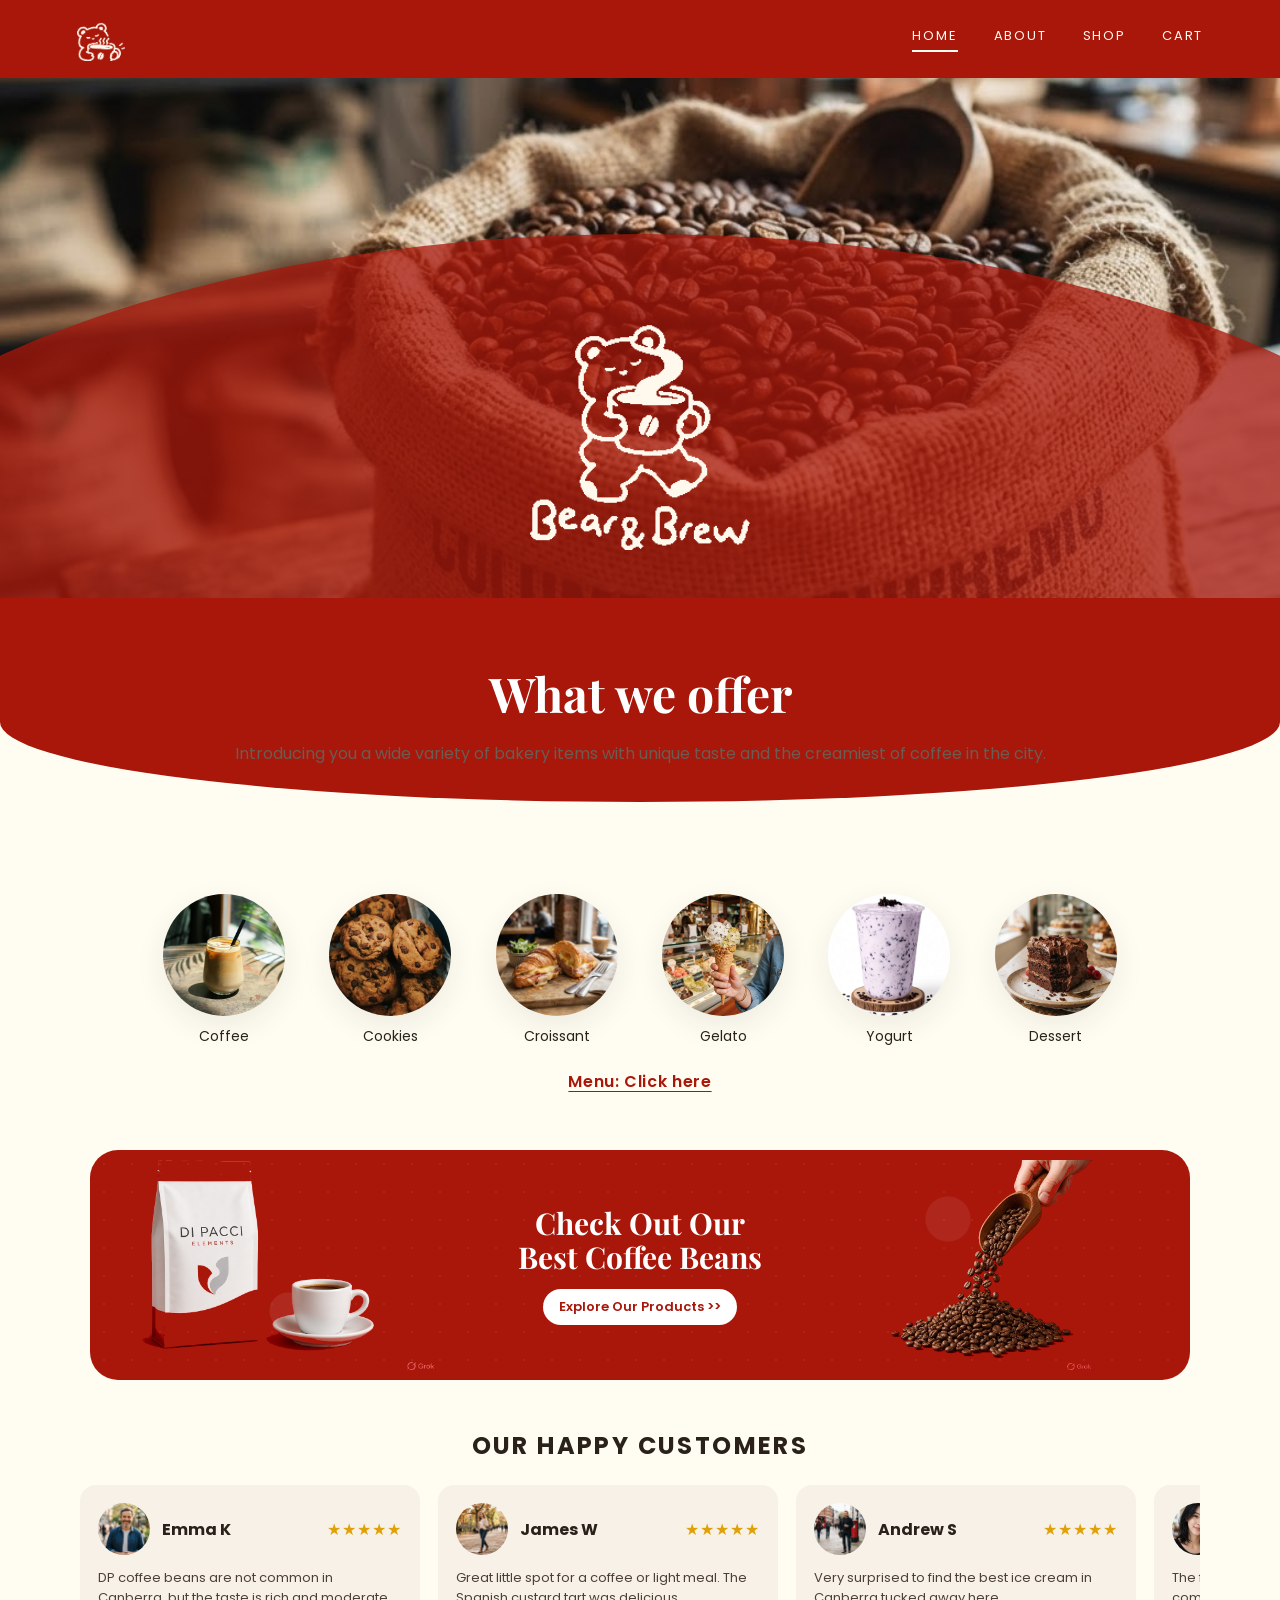
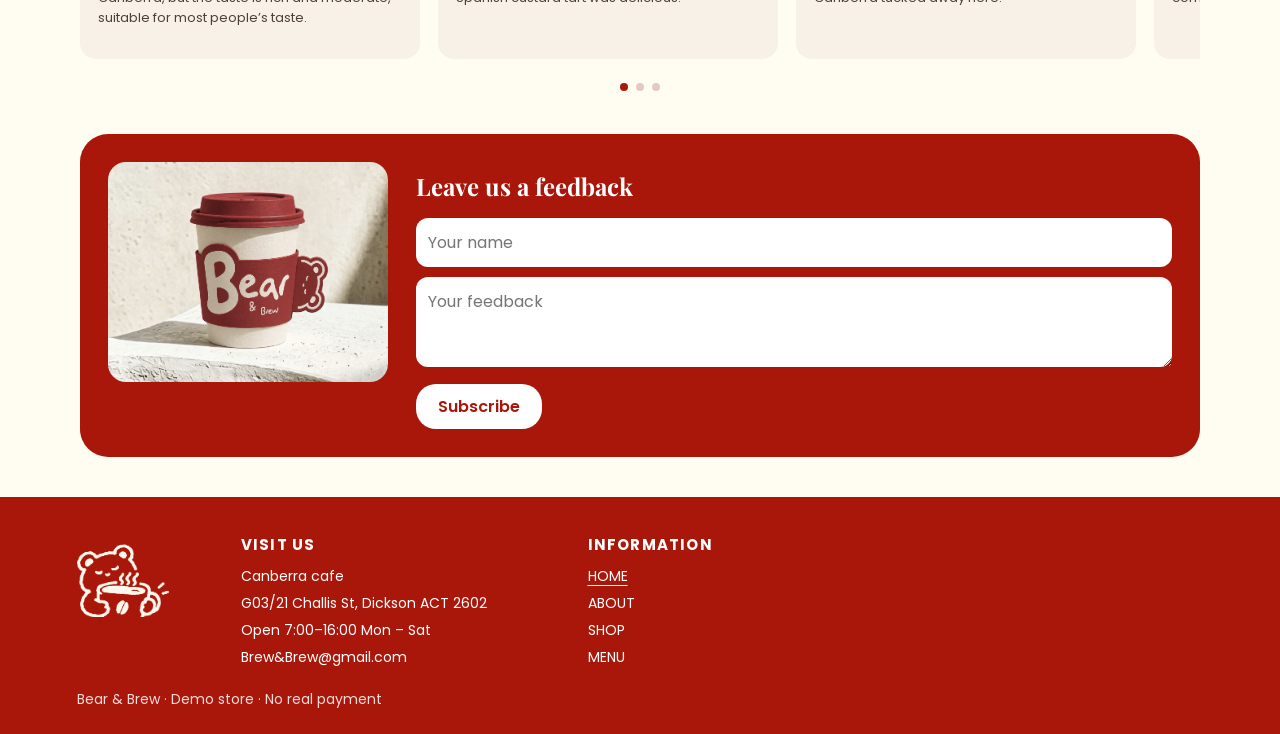
==== index.html @ 7de3356b "Rebuild coffee beans banner with cleaner images and smaller text" ====
<!DOCTYPE html>
<html lang="en">
<head>
  <meta charset="UTF-8">
  <meta name="viewport" content="width=device-width, initial-scale=1">
  <title>Bear & Brew</title>
  <link href="https://fonts.googleapis.com/css2?family=Playfair+Display:wght@700&family=Poppins:wght@400;500;600&display=swap" rel="stylesheet">
  <link rel="stylesheet" href="css/style.css">
</head>
<body id="top">
  <header class="site-header">
    <a href="index.html"><img class="logo" src="images/brand/logo-line.png" alt="Bear and Brew"></a>
    <nav class="nav">
      <a class="active" href="index.html">HOME</a>
      <a href="about.html">ABOUT</a>
      <a href="shop.html">SHOP</a>
      <a class="cart-link" href="#" data-open-cart>CART <span class="badge" hidden>0</span></a>
    </nav>
  </header>

  <section class="hero" style="background-image:url('images/hero/beans-hero.jpg')">
    <div class="hero-arch">
      <img class="hero-mark" src="images/brand/bear-walk.gif" alt="Bear and Brew">
    </div>
  </section>

  <section class="offer offer-curve center">
    <div class="wrap">
    <h2>What we offer</h2>
    <p>Introducing you a wide variety of bakery items with unique taste and the creamiest of coffee in the city.</p>
    </div>
  </section>
  <section class="offer wrap center offer-items">
    <div class="offer-grid">
      <figure><img src="images/offer-items/coffee.jpg" alt="Coffee"><figcaption>Coffee</figcaption></figure>
      <figure><img src="images/offer-items/cookies.jpg" alt="Cookies"><figcaption>Cookies</figcaption></figure>
      <figure><img src="images/offer-items/croissant.jpg" alt="Croissant"><figcaption>Croissant</figcaption></figure>
      <figure><img src="images/offer-items/gelato.jpg" alt="Gelato"><figcaption>Gelato</figcaption></figure>
      <figure><img src="images/offer-items/dessert.jpg" alt="Yogurt"><figcaption>Yogurt</figcaption></figure>
      <figure><img src="images/offer-items/yogurt.jpg" alt="Dessert"><figcaption>Dessert</figcaption></figure>
    </div>
    <a class="menu-link" href="menu.html">Menu: Click here</a>
  </section>

  <section class="beans-banner">
    <img class="banner-left" src="images/hero/banner-left.png" alt="Coffee bag and espresso">
    <div class="banner-copy">
      <h2>Check Out Our<br>Best Coffee Beans</h2>
      <a href="shop.html">Explore Our Products >></a>
    </div>
    <img class="banner-right" src="images/hero/banner-right.png" alt="Pouring coffee beans">
  </section>

  <h2 class="section-title">OUR HAPPY CUSTOMERS</h2>
  <section class="carousel" id="reviews">
    <div class="carousel-track">
    <article class="review">
      <div class="review-top"><img class="avatar" src="images/reviews/emma.jpg" alt=""><h3>Emma K</h3><span class="stars">★★★★★</span></div>
      <p>DP coffee beans are not common in Canberra, but the taste is rich and moderate, suitable for most people’s taste.</p>
    </article>
    <article class="review">
      <div class="review-top"><img class="avatar" src="images/reviews/james.jpg" alt=""><h3>James W</h3><span class="stars">★★★★★</span></div>
      <p>Great little spot for a coffee or light meal. The Spanish custard tart was delicious.</p>
    </article>
    <article class="review">
      <div class="review-top"><img class="avatar" src="images/reviews/andrew.jpg" alt=""><h3>Andrew S</h3><span class="stars">★★★★★</span></div>
      <p>Very surprised to find the best ice cream in Canberra tucked away here.</p>
    </article>
    <article class="review">
      <div class="review-top"><img class="avatar" src="images/reviews/mia.jpg" alt=""><h3>Mia L</h3><span class="stars">★★★★★</span></div>
      <p>The flat white is smooth and not too bitter. I come in every Saturday before the markets.</p>
    </article>
    <article class="review">
      <div class="review-top"><img class="avatar" src="images/reviews/david.jpg" alt=""><h3>David P</h3><span class="stars">★★★★★</span></div>
      <p>Quiet tables, good beans, and the staff remember my order. A proper neighbourhood cafe.</p>
    </article>
    <article class="review">
      <div class="review-top"><img class="avatar" src="images/reviews/sofia.jpg" alt=""><h3>Sofia R</h3><span class="stars">★★★★★</span></div>
      <p>The chocolate milkshake is thick and not too sweet. Best treat after a long lecture.</p>
    </article>
    <article class="review">
      <div class="review-top"><img class="avatar" src="images/reviews/liam.jpg" alt=""><h3>Liam T</h3><span class="stars">★★★★★</span></div>
      <p>Bought a bag of beans and it tasted the same as the cup in the shop. Easy to find a seat.</p>
    </article>
    <article class="review">
      <div class="review-top"><img class="avatar" src="images/reviews/claire.jpg" alt=""><h3>Claire M</h3><span class="stars">★★★★★</span></div>
      <p>Warm pastry, clean space, and the bear cups made my kid smile. We will be back.</p>
    </article>
    </div>
  </section>
  <p class="dots" id="review-dots"></p>

  <section class="feedback wrap">
    <img src="images/brand/cup-1.jpg" alt="Latte">
    <form>
      <h2>Leave us a feedback</h2>
      <input type="text" required placeholder="Your name" aria-label="Name">
      <textarea required placeholder="Your feedback"></textarea>
      <button type="submit">Subscribe</button>
    </form>
  </section>

  <footer class="site-footer">
    <div class="footer-grid">
      <a href="#top"><img class="footer-logo" src="images/brand/logo-line.png" alt="Bear and Brew"></a>
      <div><h3>VISIT US</h3><p>Canberra cafe</p><p>G03/21 Challis St, Dickson ACT 2602</p><p>Open 7:00–16:00 Mon – Sat</p><p>Brew&Brew@gmail.com</p></div>
      <div><h3>INFORMATION</h3><ul><li><a class="active" href="index.html">HOME</a></li><li><a href="about.html">ABOUT</a></li><li><a href="shop.html">SHOP</a></li><li><a href="menu.html">MENU</a></li></ul></div>
      <iframe class="map-frame" title="Map" src="https://maps.google.com/maps?q=G03/21%20Challis%20St,%20Dickson%20ACT%202602&z=16&output=embed"></iframe>
    </div>
    <p class="fine">Bear & Brew · Demo store · No real payment</p>
  </footer>
  <div class="drawer" hidden>
    <div class="scrim" data-close-cart></div>
    <aside class="panel">
      <h2>Cart</h2>
      <div class="cart-list"></div>
      <div class="totals">Subtotal <strong class="subtotal">$0.00</strong><br>Shipping <strong class="shipping">Free</strong><br>Total <strong class="total">$0.00</strong></div>
      <p class="ship-note note" hidden>Spend $100 for free shipping.</p>
      <button class="btn btn-red" data-checkout>Checkout</button>
    </aside>
  </div>
  <div class="modal" hidden>
    <div class="scrim" data-close-modal></div>
    <div class="modal-card">
      <h2>Demo checkout</h2>
      <p>No payment was taken. This is a student demo.</p>
      <p>Order total: <strong class="order-total">$0.00</strong></p>
      <button class="btn btn-red" data-confirm>Place demo order</button>
    </div>
  </div>
  <div class="toast" hidden></div>
  <script src="js/cart.js"></script>
</body>
</html>
---- css/style.css ----
:root {
  --red: #A9170B;
  --cream: #FFFDF2;
  --ink: #2A211B;
  --muted: #6C5C52;
  --card: #FFF;
  --line: #E7D9CC;
  --shadow: 0 10px 30px rgba(42, 33, 27, 0.08);
}
* { box-sizing: border-box; }
html { scroll-behavior: smooth; }
body {
  margin: 0;
  background: var(--cream);
  color: var(--ink);
  font-family: "Poppins", sans-serif;
}
a { color: inherit; text-decoration: none; }
img { max-width: 100%; display: block; }
button, input, textarea, select { font: inherit; }

.site-header {
  position: sticky; top: 0; z-index: 30;
  display: flex; align-items: center; justify-content: space-between;
  height: 78px; padding: 0 6vw;
  background: var(--red); color: var(--cream);
}
.logo { width: 48px; height: 48px; object-fit: contain; filter: none; }
.nav { display: flex; gap: 36px; align-items: center; font-size: 13px; letter-spacing: 0.14em; }
.nav a { position: relative; padding-bottom: 6px; color: var(--cream); }
.nav a.active::after, .nav a:hover::after {
  content: ""; position: absolute; left: 0; right: 0; bottom: 0; height: 2px; background: var(--cream);
}
.cart-link { position: relative; }
.badge {
  position: absolute; top: -10px; right: -14px;
  min-width: 18px; height: 18px; padding: 0 5px;
  border-radius: 99px; background: var(--red); color: white;
  font-size: 11px; line-height: 18px; text-align: center; letter-spacing: 0;
}
.badge[hidden] { display: none; }

.hero {
  position: relative; height: 520px;
  background: #6b3a28 center / cover no-repeat;
  overflow: hidden;
}
.hero-arch {
  position: absolute; left: 50%; bottom: -8%;
  transform: translateX(-50%);
  width: 140%; height: 78%;
  background: rgba(169, 23, 11, 0.75);
  border-radius: 50% 50% 0 0 / 100% 100% 0 0;
  display: flex; align-items: center; justify-content: center;
}
.hero-mark { width: 220px; height: auto; background: transparent; filter: none; }
.offer-curve {
  background: var(--red); color: white;
  margin-top: -1px; padding: 8px 0 70px;
  border-radius: 0 0 50% 50% / 0 0 80px 80px;
}
.offer-curve h2 { color: white; }
.offer-curve p { color: white; opacity: 1; }
.offer-items { padding-top: 28px; }

.wrap { width: min(1120px, 90vw); margin: 0 auto; }
.center { text-align: center; }
.offer { padding: 64px 0 20px; }
.offer h2, .about-title, .shop-title {
  margin: 0 0 12px;
  font-family: "Playfair Display", serif;
  font-size: clamp(34px, 4vw, 48px);
}
.offer p, .muted { color: var(--muted); }
.offer-grid {
  display: grid; grid-template-columns: repeat(6, 1fr);
  gap: 18px; max-width: 980px; margin: 28px auto 22px;
}
.offer-grid figure { margin: 0; }
.offer-grid img {
  width: 122px; height: 122px; margin: 0 auto 10px;
  border-radius: 50%; object-fit: cover; box-shadow: var(--shadow);
}
.offer-grid figcaption { font-size: 14px; }
.menu-link {
  color: var(--red);
  font-weight: 600;
  letter-spacing: 0.04em;
  text-decoration: underline;
  text-underline-offset: 4px;
}

.beans-banner {
  display: grid; grid-template-columns: 1.1fr 1fr 1.1fr;
  align-items: center; gap: 8px;
  position: relative;
  width: min(1100px, 92vw); margin: 36px auto 8px;
  background:
    radial-gradient(circle at 18% 70%, rgba(255,255,255,0.08) 0 18px, transparent 19px),
    radial-gradient(circle at 78% 30%, rgba(255,255,255,0.07) 0 22px, transparent 23px),
    var(--red);
  color: white;
  border-radius: 28px; min-height: 230px; padding: 10px 18px;
  overflow: hidden;
}
.beans-banner::before {
  content: "";
  position: absolute; inset: 0;
  background-image: radial-gradient(circle, rgba(255,255,255,0.16) 1.2px, transparent 1.4px);
  background-size: 28px 28px;
  opacity: 0.35; pointer-events: none;
}
.banner-left, .banner-right { height: 210px; width: 100%; object-fit: contain; z-index: 1; }
.banner-copy { text-align: center; z-index: 1; }
.banner-copy h2 { margin: 0 0 14px; font-family: "Playfair Display", serif; font-size: clamp(22px, 2.4vw, 30px); line-height: 1.15; font-weight: 700; }
.banner-copy a { display: inline-block; background: white; color: var(--red); border-radius: 999px; padding: 8px 16px; font-size: 13px; font-weight: 600; }
.section-title {
  margin: 48px 0 22px; text-align: center; letter-spacing: 0.1em; font-size: 24px;
}
.reviews { display: none; }
.carousel {
  position: relative;
  width: min(1120px, 94vw);
  margin: 0 auto;
  overflow: hidden;
}
.carousel-track {
  display: flex;
  gap: 18px;
  transition: transform 0.7s ease;
  will-change: transform;
}
.carousel .review {
  flex: 0 0 min(340px, 78vw);
  position: static;
  transform: none;
  opacity: 1;
  pointer-events: auto;
}
.review {
  background: #F7F1E8; border-radius: 16px; padding: 18px;
}
.review-top { display: flex; align-items: center; gap: 12px; }
.review img.avatar { width: 52px; height: 52px; border-radius: 50%; object-fit: cover; }
.review h3 { margin: 0; font-size: 16px; }
.stars { margin-left: auto; color: #E0A106; letter-spacing: 1px; }
.review p { font-size: 13px; line-height: 1.55; color: #4d4038; }
.dots { text-align: center; margin: 14px 0; }
.dots button {
  width: 8px; height: 8px; border: 0; border-radius: 50%;
  background: #E7C9C4; margin: 0 4px; cursor: pointer; padding: 0;
}
.dots button.on { background: var(--red); }

.feedback {
  display: grid; grid-template-columns: 280px 1fr; gap: 28px;
  margin: 36px auto; background: var(--red); color: white;
  border-radius: 28px; padding: 28px;
}
.feedback img { height: 220px; width: 100%; object-fit: cover; border-radius: 18px; }
.feedback h2 { margin: 8px 0 16px; font-family: "Playfair Display", serif; }
.feedback input, .feedback textarea {
  width: 100%; border: 0; border-radius: 12px; padding: 12px; margin-bottom: 10px;
}
.feedback textarea { min-height: 90px; resize: vertical; }
.feedback button, .btn {
  border: 0; background: white; color: var(--red);
  border-radius: 20px; padding: 10px 22px; cursor: pointer; font-weight: 600;
}
.btn-red { background: var(--red); color: white; }
.btn:active { transform: scale(0.98); }

.site-footer { background: var(--red); color: white; padding: 36px 6vw 18px; margin-top: 40px; }
.footer-grid { display: grid; grid-template-columns: 140px 1.2fr 0.8fr 1.4fr; gap: 24px; }
.footer-logo { width: 92px; filter: none; }
.site-footer a.active { text-decoration: underline; text-underline-offset: 4px; }
.site-footer h3 { margin: 0 0 10px; letter-spacing: 0.08em; font-size: 15px; }
.site-footer p, .site-footer li { margin: 6px 0; font-size: 14px; }
.site-footer ul { list-style: none; padding: 0; margin: 0; }
.map { width: 100%; height: 150px; object-fit: cover; border-radius: 8px; }
.fine { margin-top: 22px; font-size: 12px; opacity: 0.85; }

.about-hero-photo { padding: 0; background: var(--red); }
.about-hero-photo img {
  width: 100%; max-width: 1200px; height: auto; margin: 0 auto;
  border-radius: 0; object-fit: cover;
}
.map-frame { width: 100%; height: 150px; border: 0; border-radius: 8px; }
.bbb { display: grid; grid-template-columns: repeat(3, 1fr); gap: 20px; margin: 36px auto; }
.bbb article {
  background: white; border: 1px solid #E7C9C4; border-radius: 16px;
  padding: 18px; text-align: center; box-shadow: var(--shadow);
}
.bbb img { width: 120px; height: 120px; object-fit: contain; margin: 0 auto 8px; }
.bbb h3 { margin: 4px 0; }
.bbb p { color: var(--muted); font-size: 14px; }
.week {
  display: grid; grid-template-columns: 1.4fr 0.8fr; gap: 24px;
  background: var(--red); color: white; border-radius: 28px; padding: 28px; margin: 20px auto 10px;
}
.week h2 { font-family: "Playfair Display", serif; margin: 6px 0 10px; }
.kicker { letter-spacing: 0.16em; font-size: 12px; }
.week img { width: 180px; margin: 0 auto; }
.price { font-size: 28px; margin: 6px 0 0; }
.was { opacity: 0.8; text-decoration: line-through; }

.shop-hero {
  display: grid; grid-template-columns: 1fr 1fr; min-height: 320px;
  background: var(--red); color: white; align-items: center;
}
.shop-hero img { width: 100%; height: 320px; object-fit: cover; }
.shop-hero div { padding: 32px 6vw; }
.shop-hero h1 { font-family: "Playfair Display", serif; font-size: clamp(32px, 4vw, 48px); margin: 0 0 10px; }
.shop-layout { display: grid; grid-template-columns: 180px 1fr; gap: 28px; margin: 28px auto; }
.cats { display: flex; flex-direction: column; gap: 8px; }
.cats button {
  text-align: left; border: 0; background: transparent; padding: 10px 12px;
  border-radius: 10px; cursor: pointer;
}
.cats button.active { background: #F4E4E2; color: var(--red); }
.shop-tools { display: flex; justify-content: space-between; align-items: center; margin-bottom: 16px; color: var(--muted); font-size: 14px; }
.products { display: grid; grid-template-columns: repeat(3, 1fr); gap: 18px; }
.product {
  background: white; border-radius: 16px; padding: 14px; position: relative; box-shadow: var(--shadow);
}
.product img { height: 180px; width: 100%; object-fit: contain; }
.product h3 { margin: 10px 0 4px; font-size: 15px; }
.product .row { display: flex; justify-content: space-between; align-items: center; }
.add {
  width: 32px; height: 32px; border: 0; border-radius: 50%;
  background: var(--red); color: white; cursor: pointer; font-size: 20px; line-height: 1;
}
.tag { position: absolute; top: 12px; left: 12px; background: var(--red); color: white; font-size: 12px; padding: 3px 8px; border-radius: 8px; }
.credit { color: var(--muted); font-size: 12px; margin: 8px 0 20px; }

.drawer, .modal { position: fixed; inset: 0; z-index: 40; }
.drawer[hidden], .modal[hidden], .toast[hidden] { display: none; }
.scrim { position: absolute; inset: 0; background: rgba(20, 12, 8, 0.45); }
.panel {
  position: absolute; top: 0; right: 0; width: min(420px, 92vw); height: 100%;
  background: var(--cream); padding: 22px; display: flex; flex-direction: column;
}
.panel h2 { margin: 0 0 12px; }
.cart-list { flex: 1; overflow: auto; }
.cart-item { display: grid; grid-template-columns: 64px 1fr auto; gap: 10px; padding: 10px 0; border-bottom: 1px solid var(--line); }
.cart-item img { width: 64px; height: 64px; object-fit: contain; background: white; border-radius: 8px; }
.qty { display: flex; gap: 8px; align-items: center; }
.qty button { width: 24px; height: 24px; border: 1px solid var(--line); background: white; border-radius: 6px; cursor: pointer; }
.totals { margin: 12px 0; font-size: 14px; }
.note { background: #F4E4E2; color: var(--red); border-radius: 10px; padding: 10px; font-size: 13px; }
.modal-card {
  position: absolute; left: 50%; top: 50%; transform: translate(-50%, -50%);
  width: min(420px, 90vw); background: white; border-radius: 20px; padding: 24px; text-align: center;
}
.toast {
  position: fixed; left: 50%; bottom: 24px; transform: translateX(-50%);
  z-index: 50; background: #1c120f; color: white; padding: 12px 18px; border-radius: 999px;
  box-shadow: var(--shadow);
}

@media (max-width: 900px) {
  .nav { gap: 14px; font-size: 12px; letter-spacing: 0.06em; }
  .hero { height: 420px; }
  .hero-arch { width: 94%; height: 72%; }
  .offer-grid { grid-template-columns: repeat(3, 1fr); }
  .reviews, .bbb, .feedback, .footer-grid, .week, .shop-hero, .shop-layout { grid-template-columns: 1fr; }
  .products { grid-template-columns: repeat(2, 1fr); }
  .shop-hero img { height: 200px; }
}
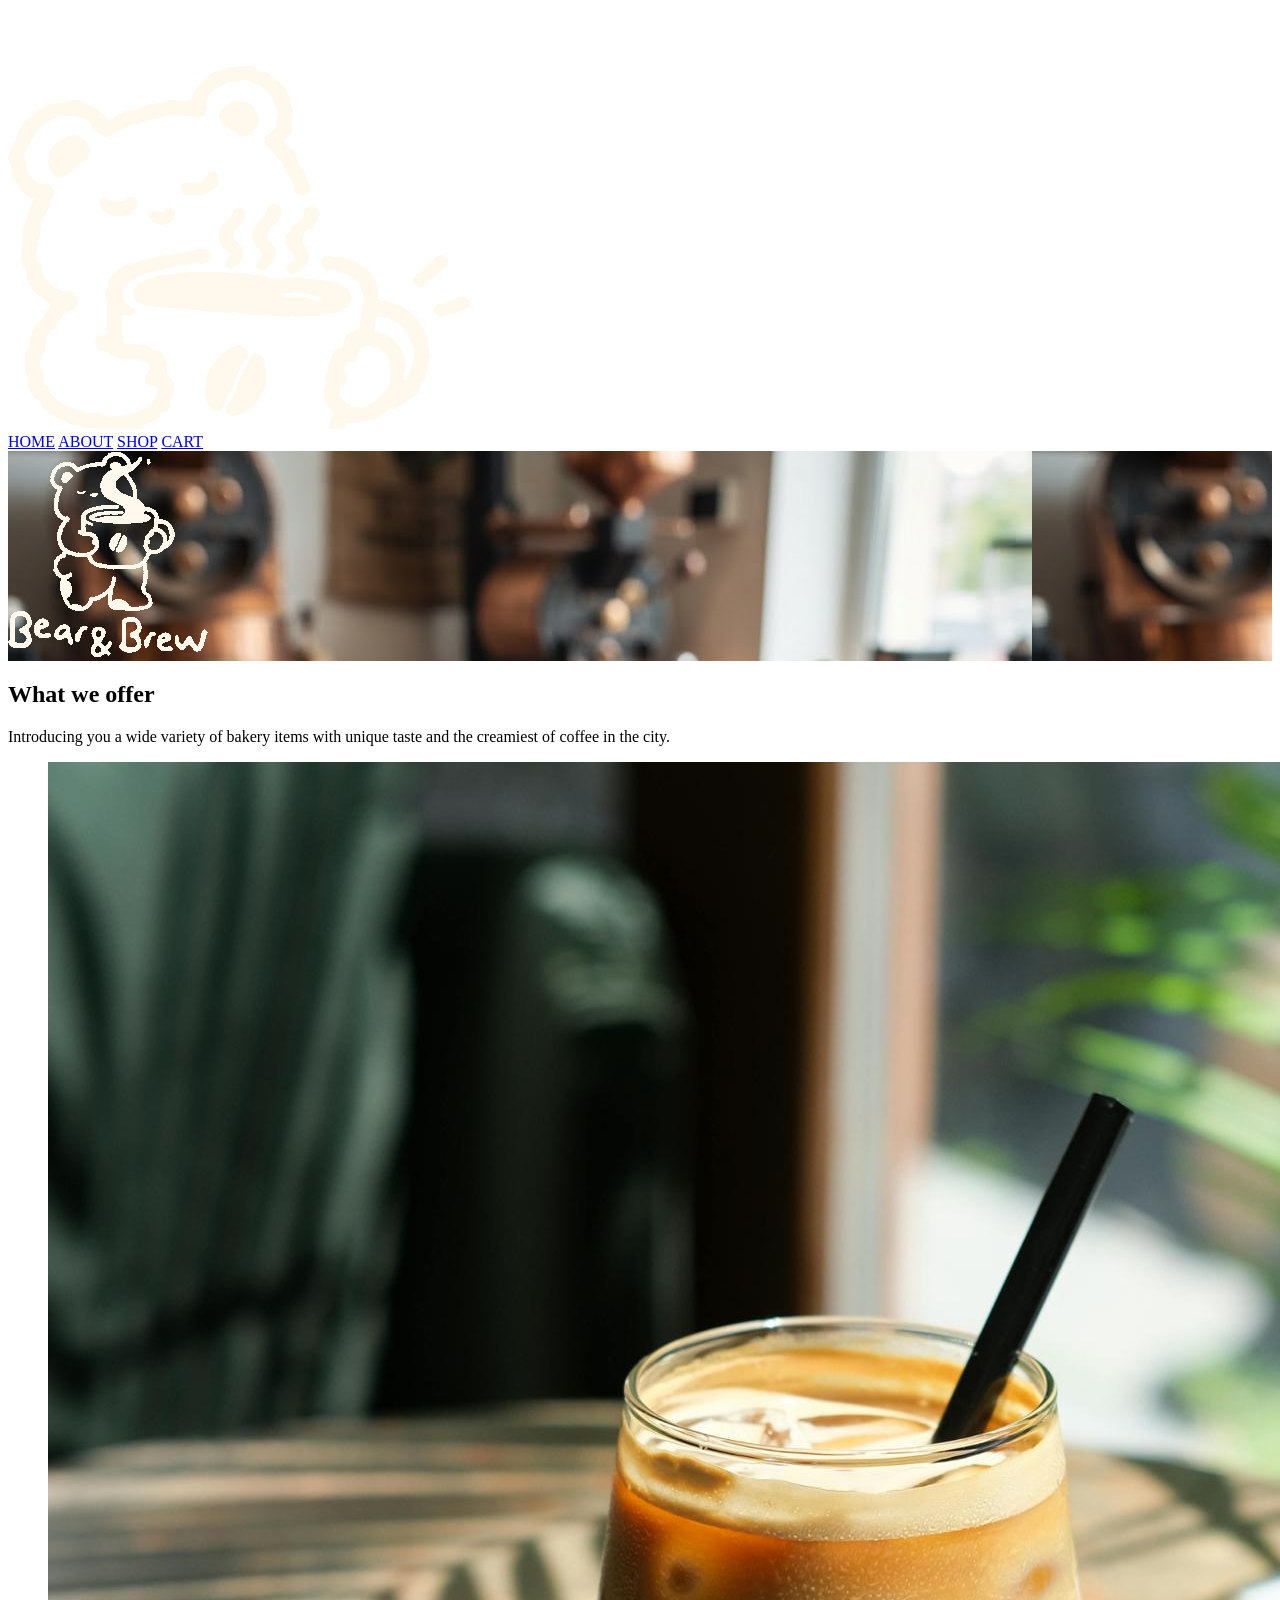
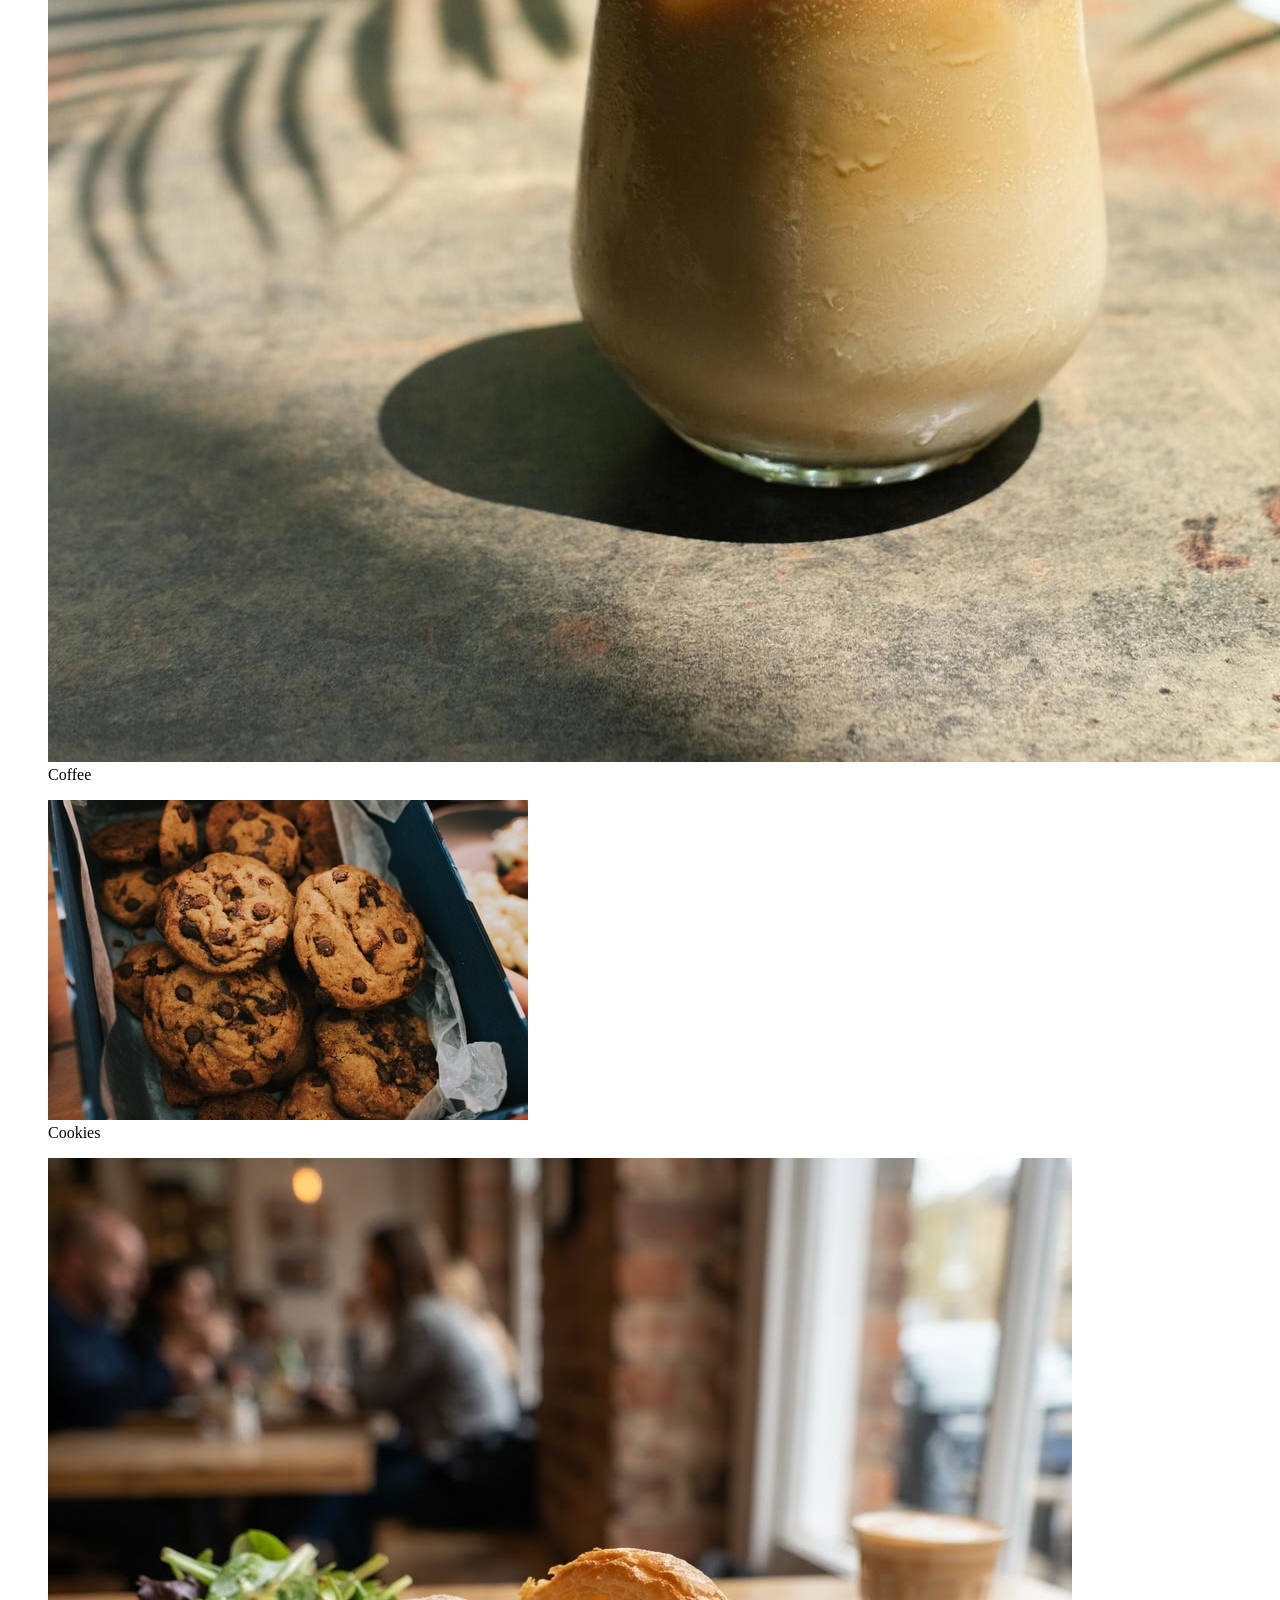
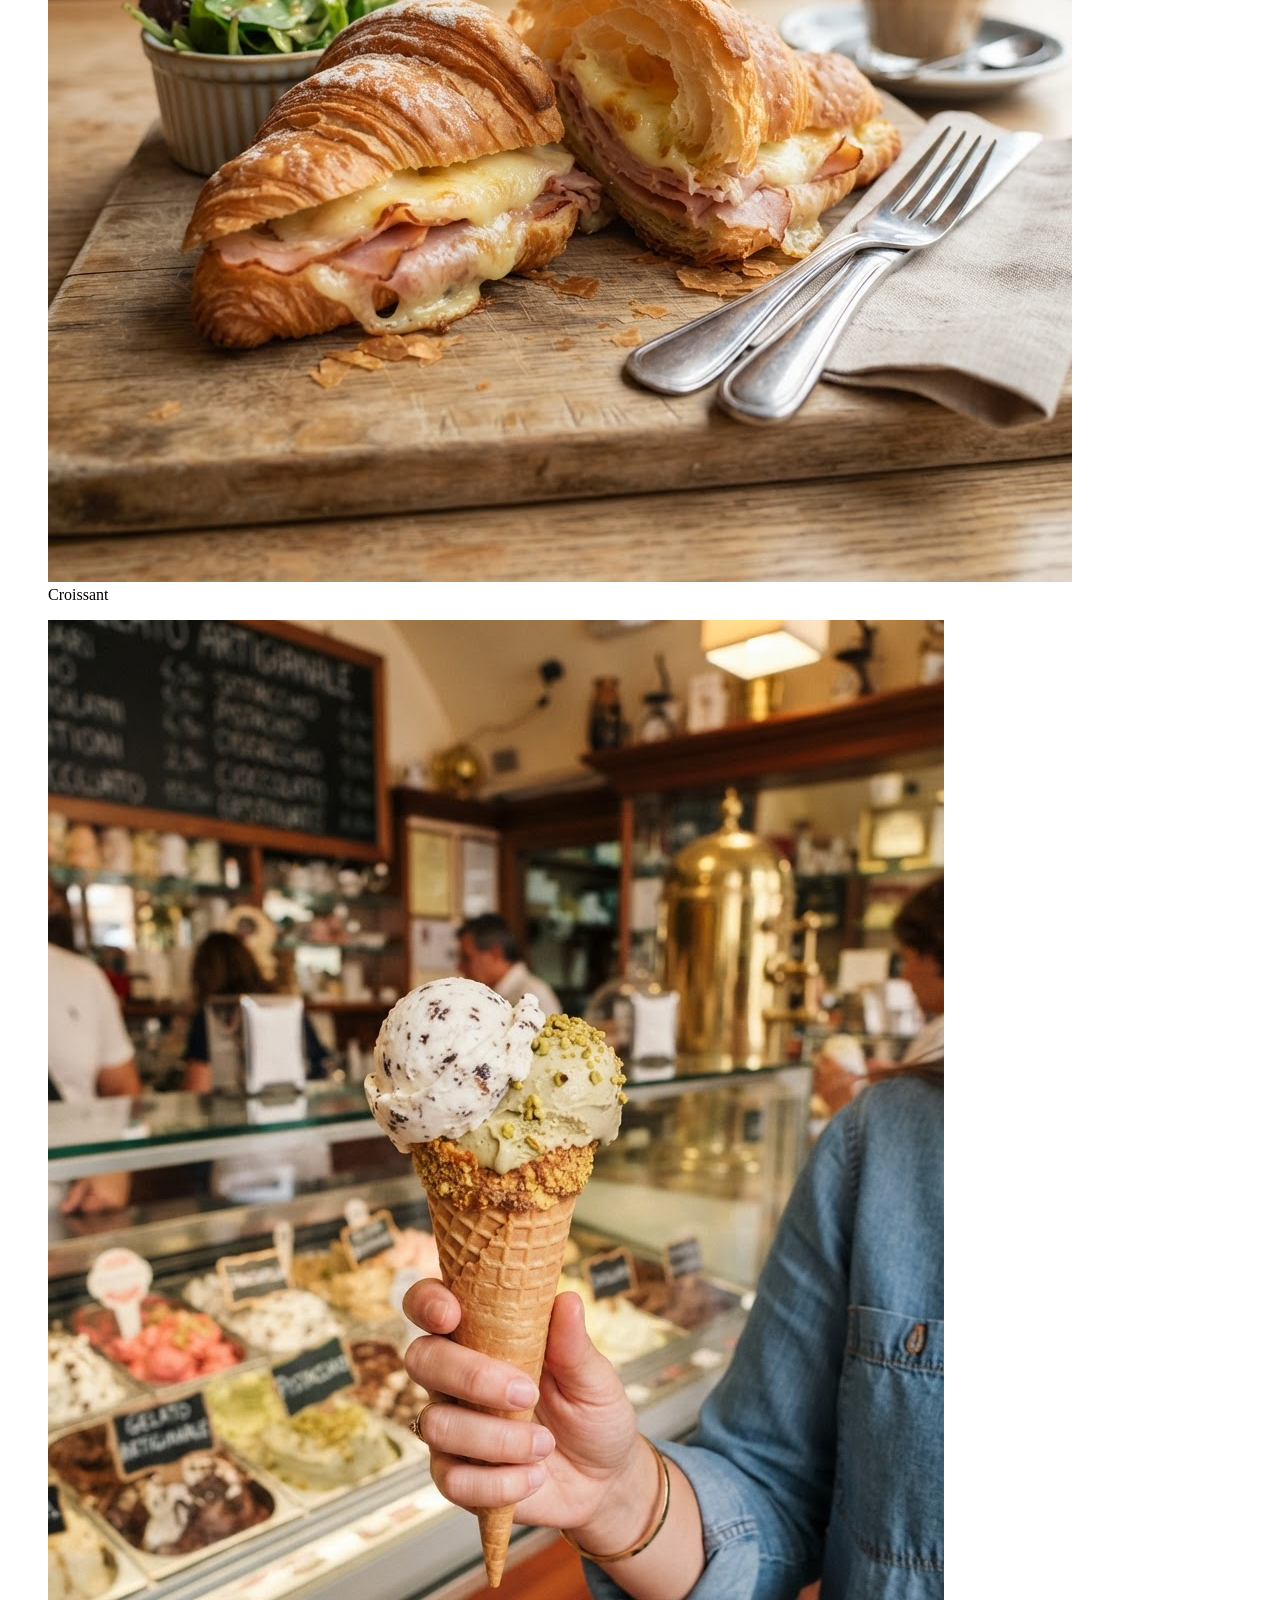
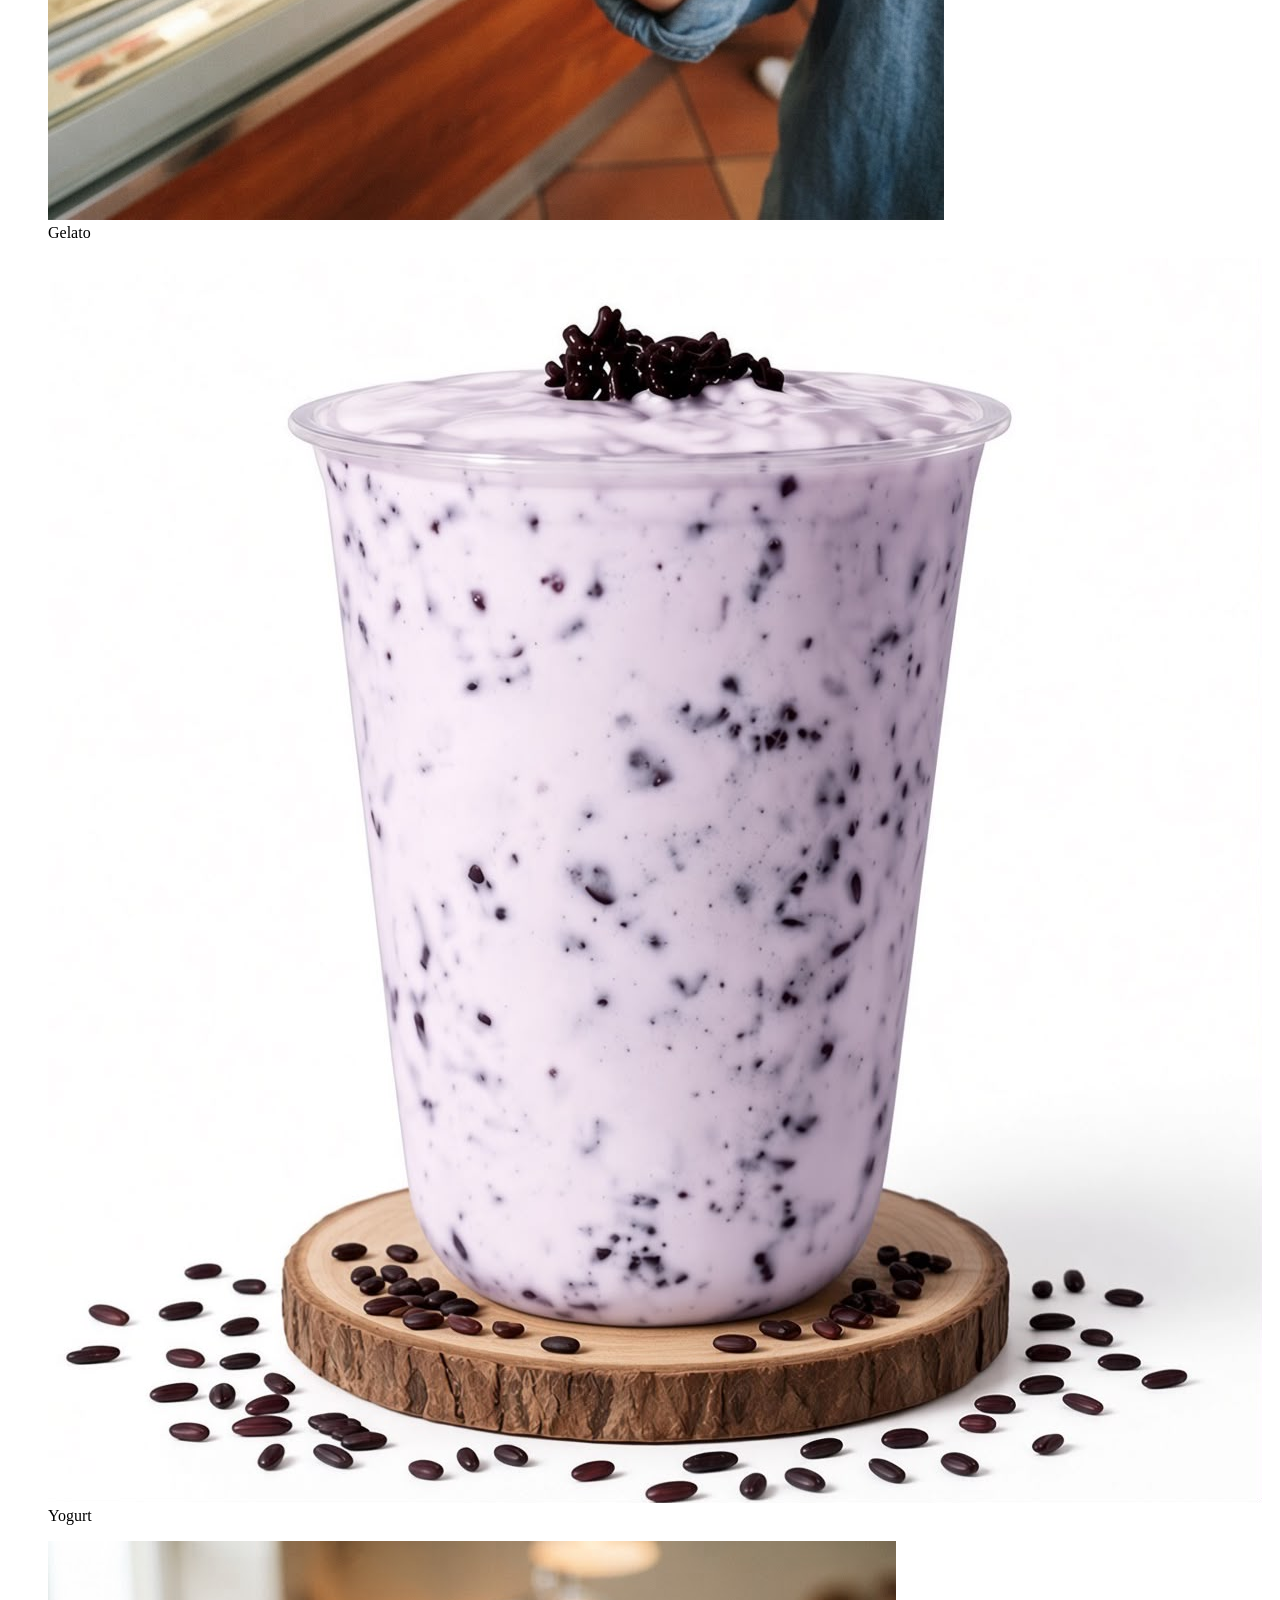
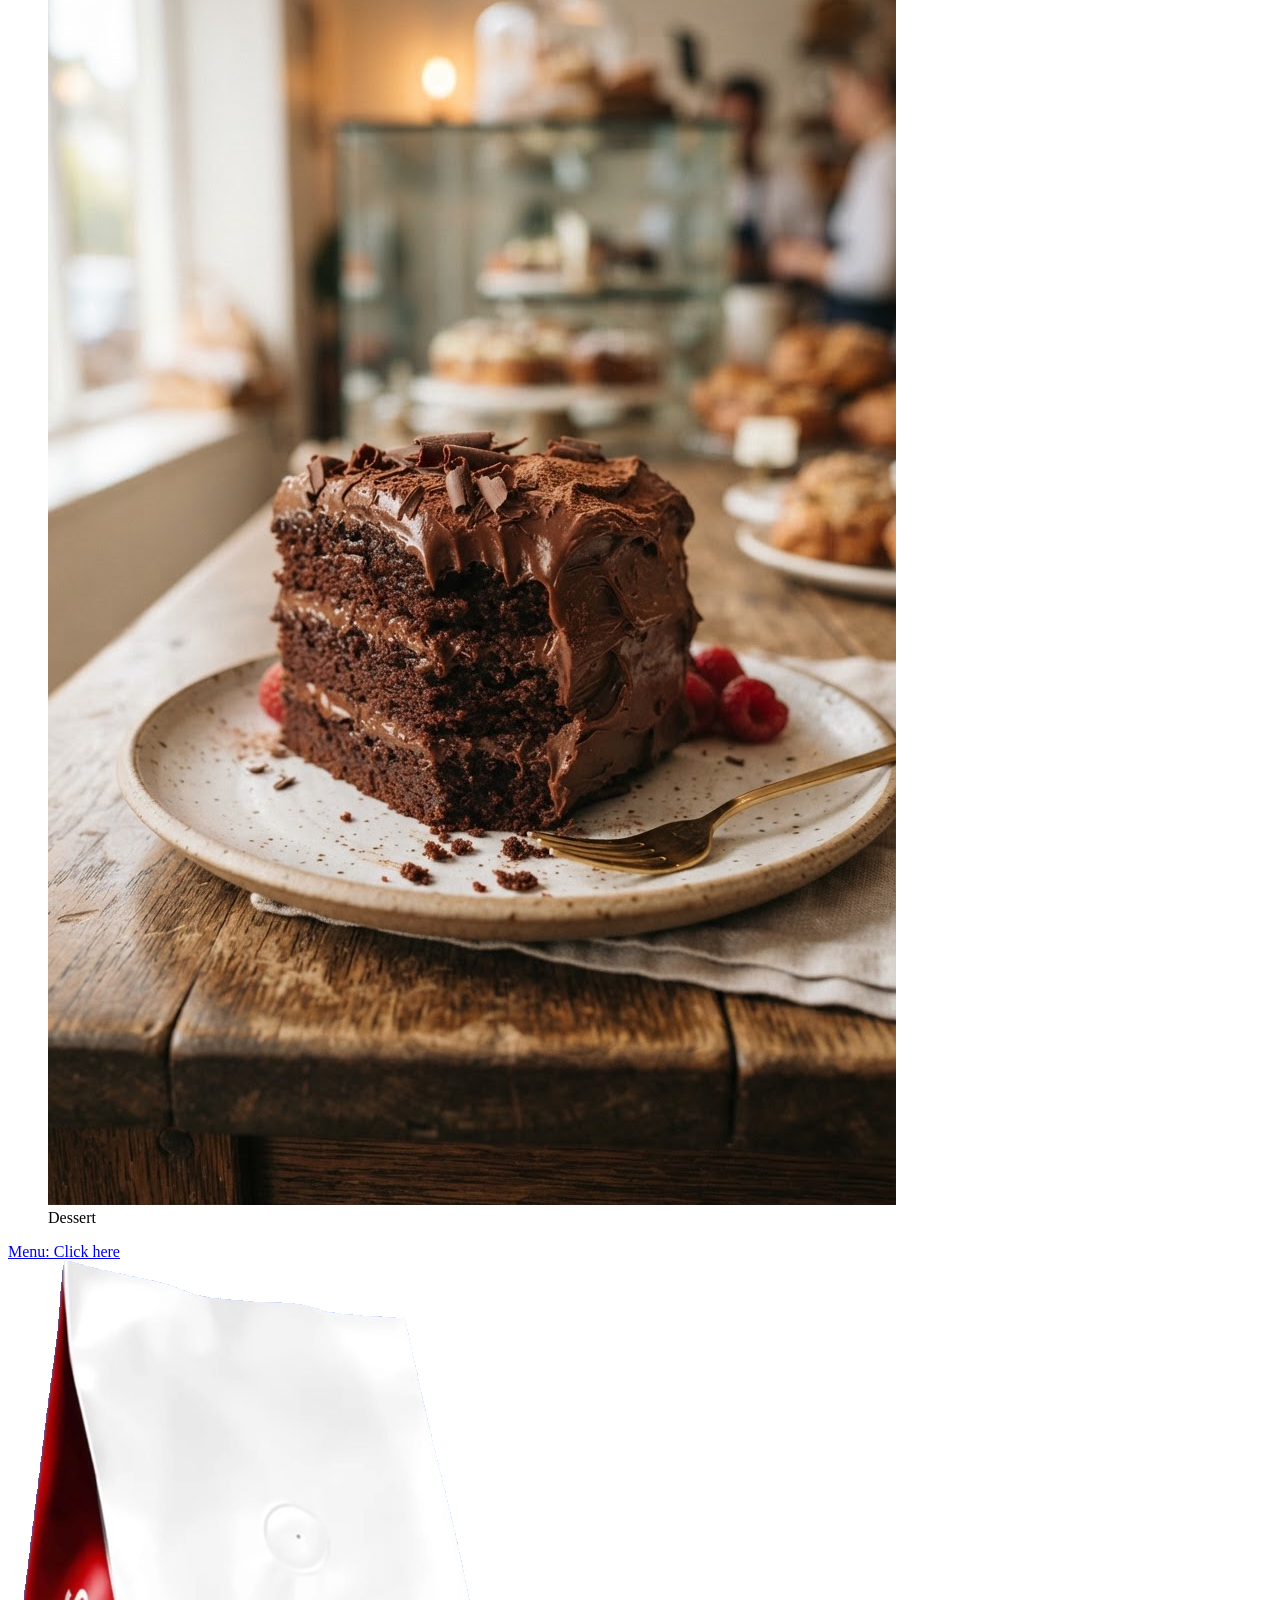
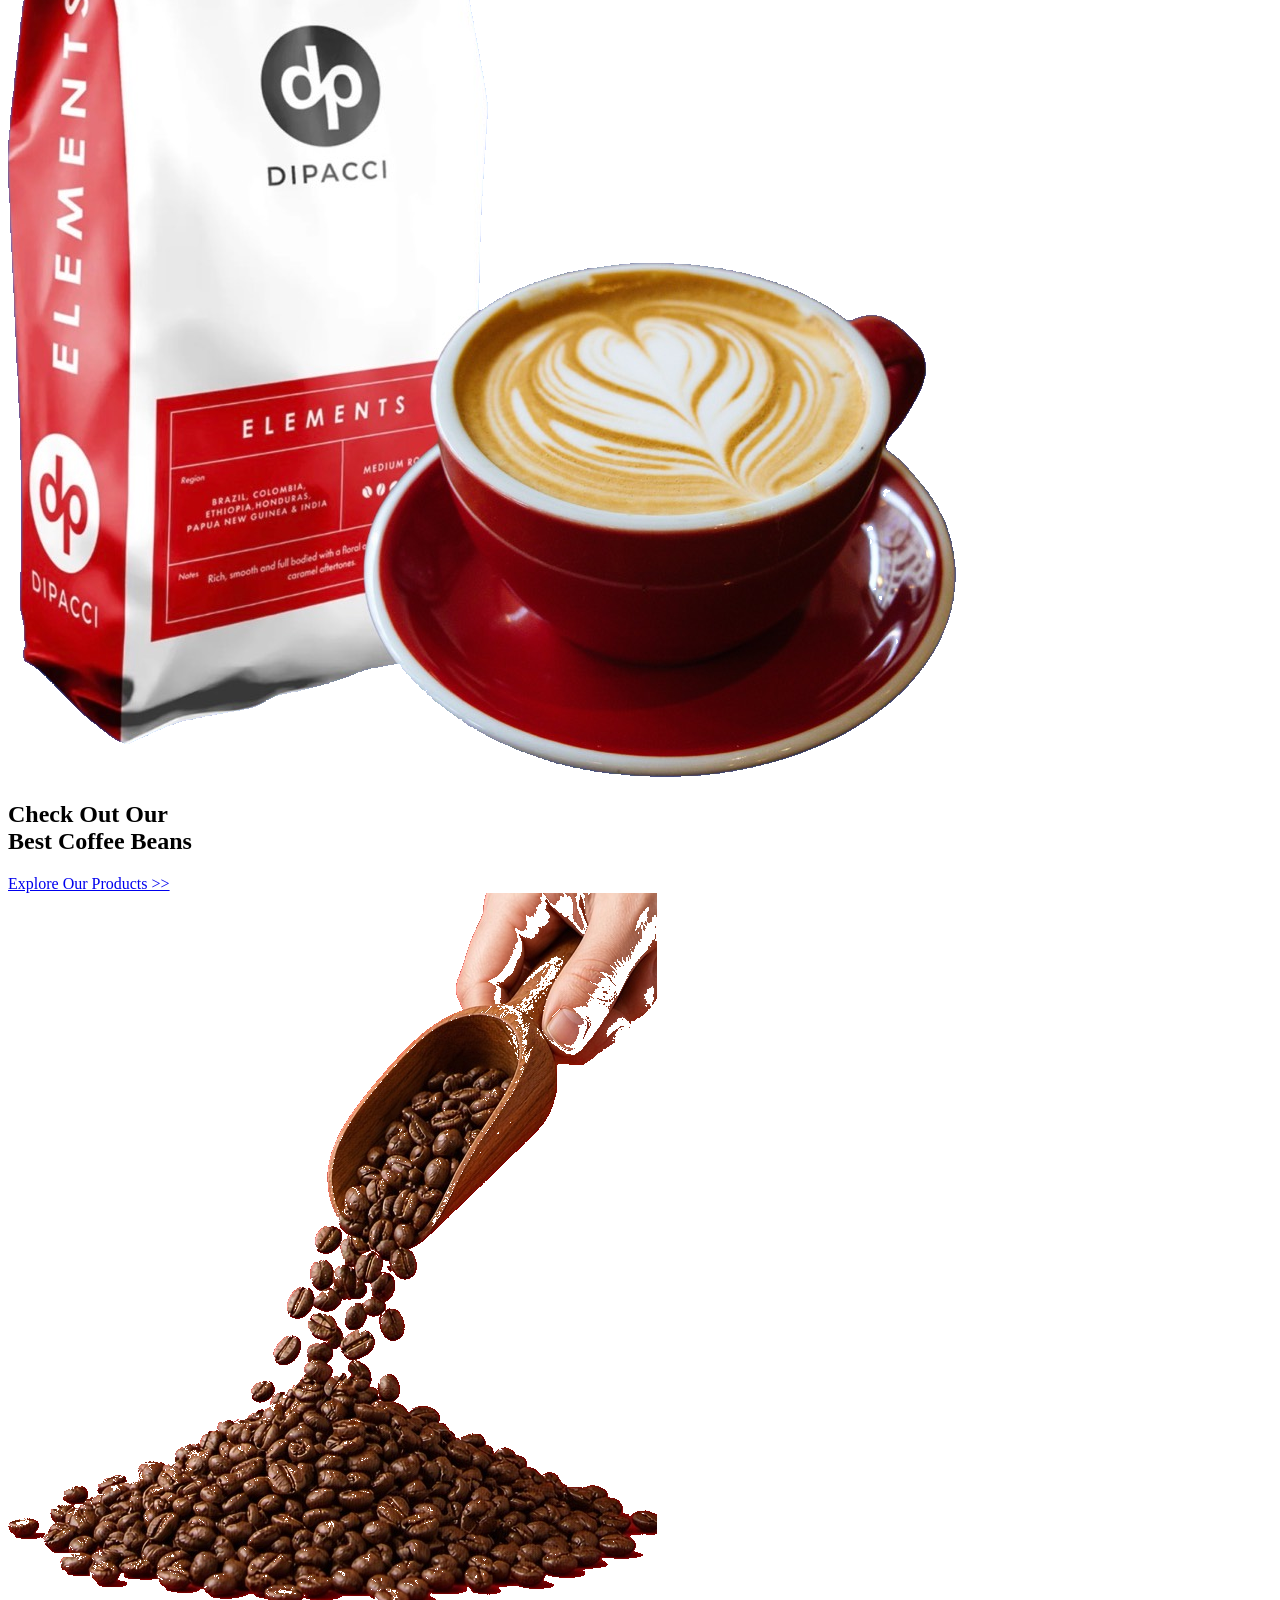
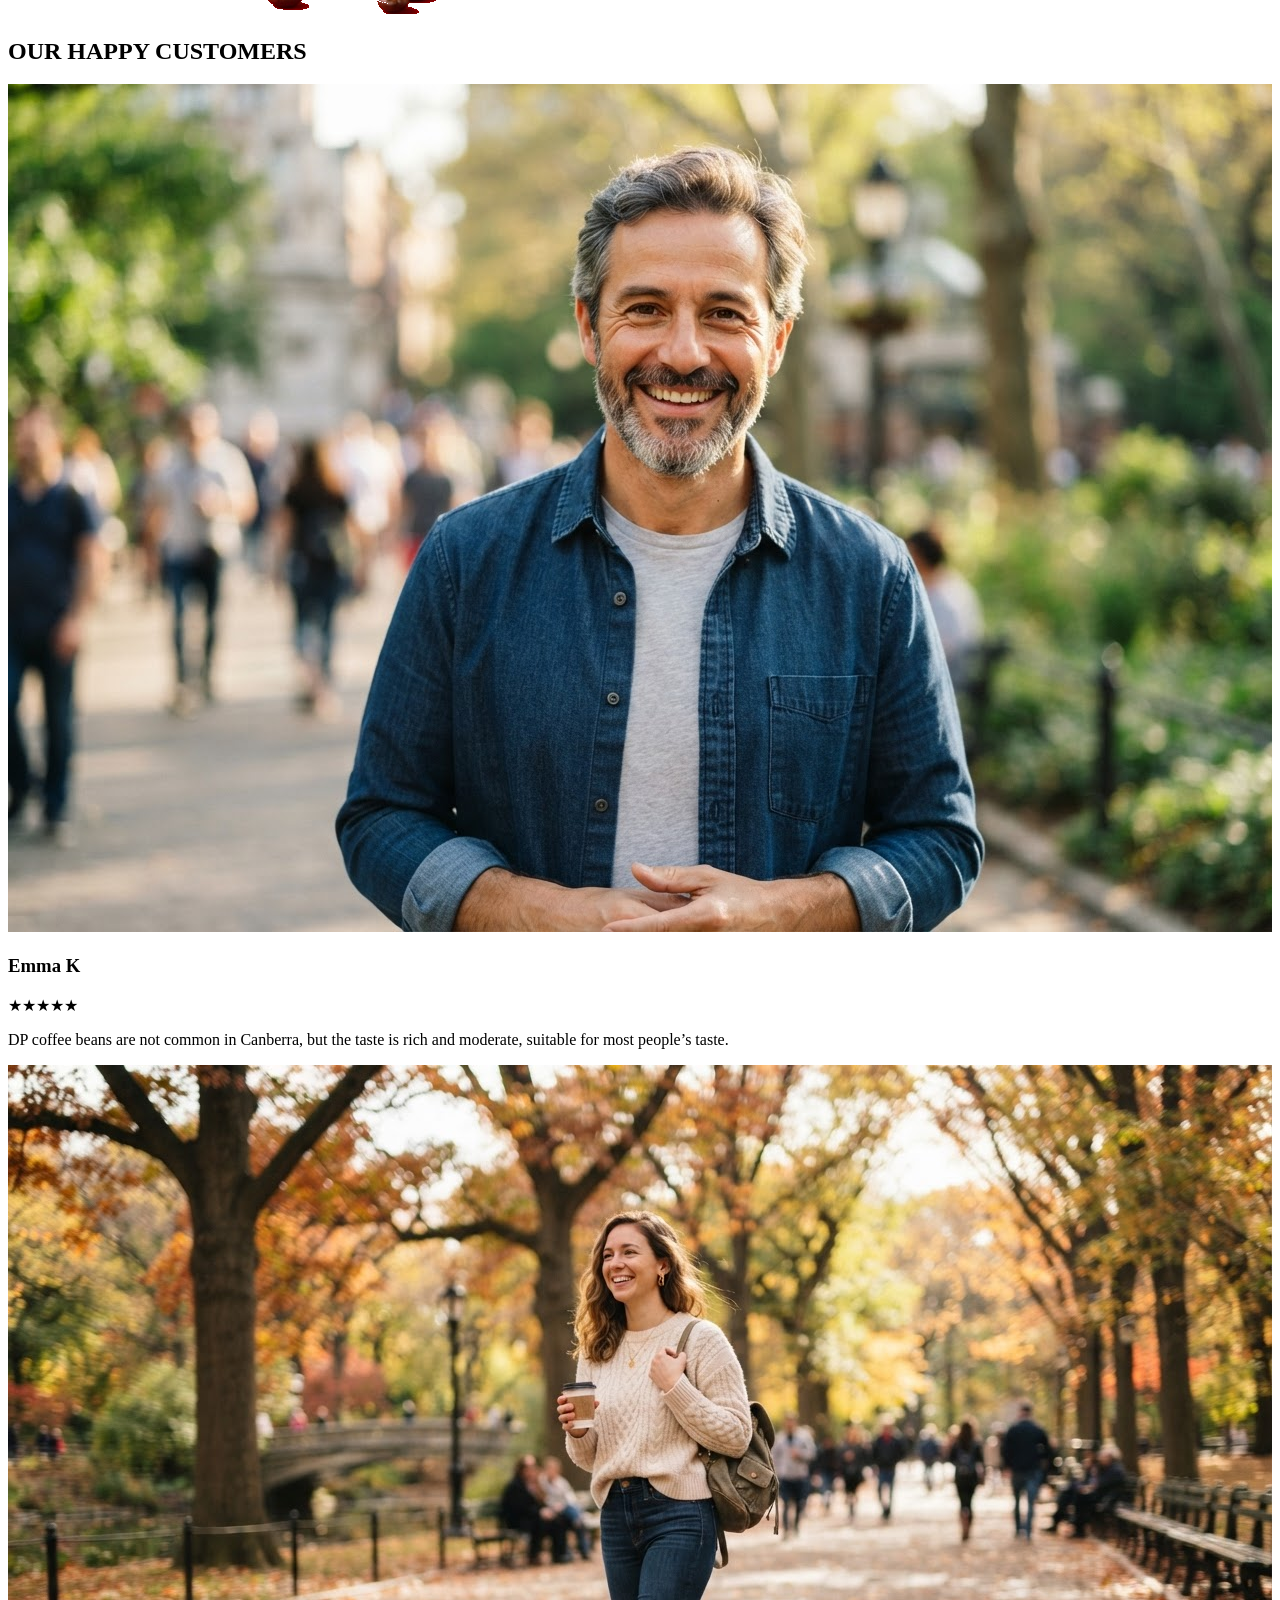
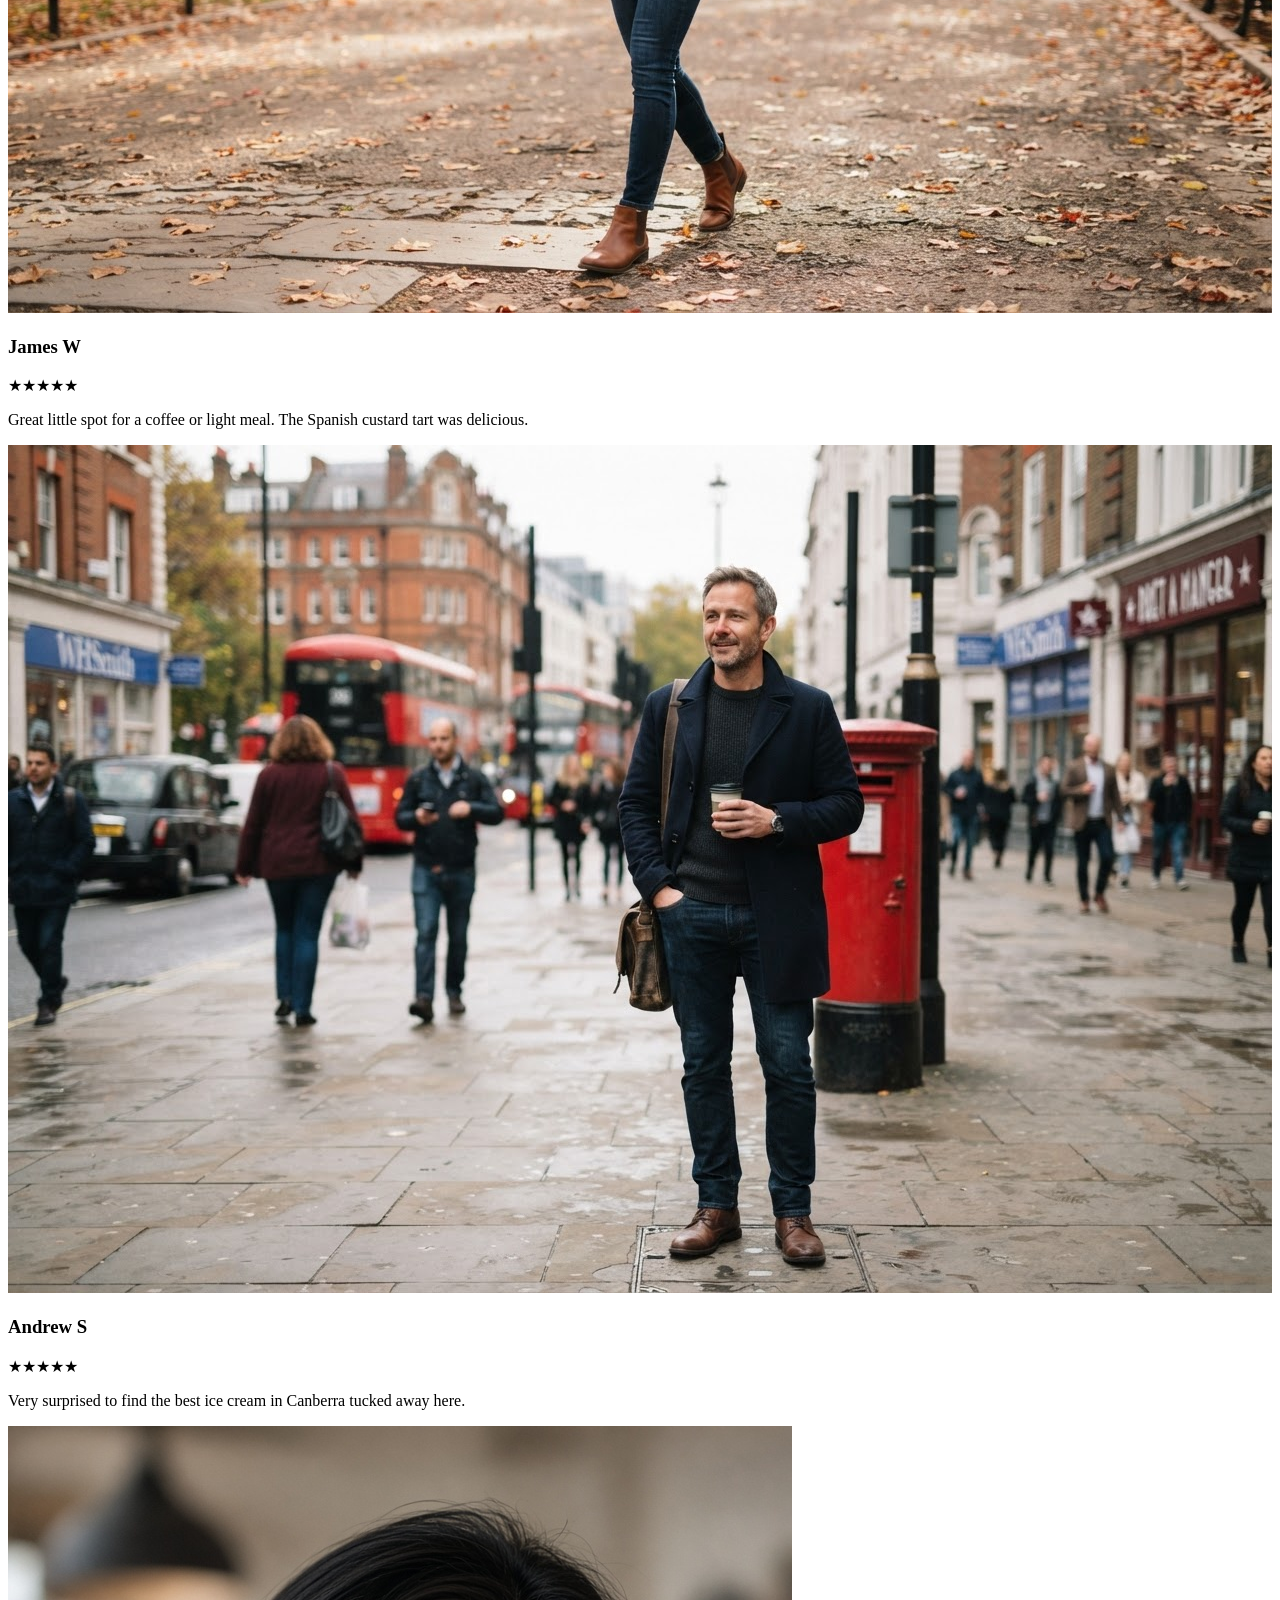
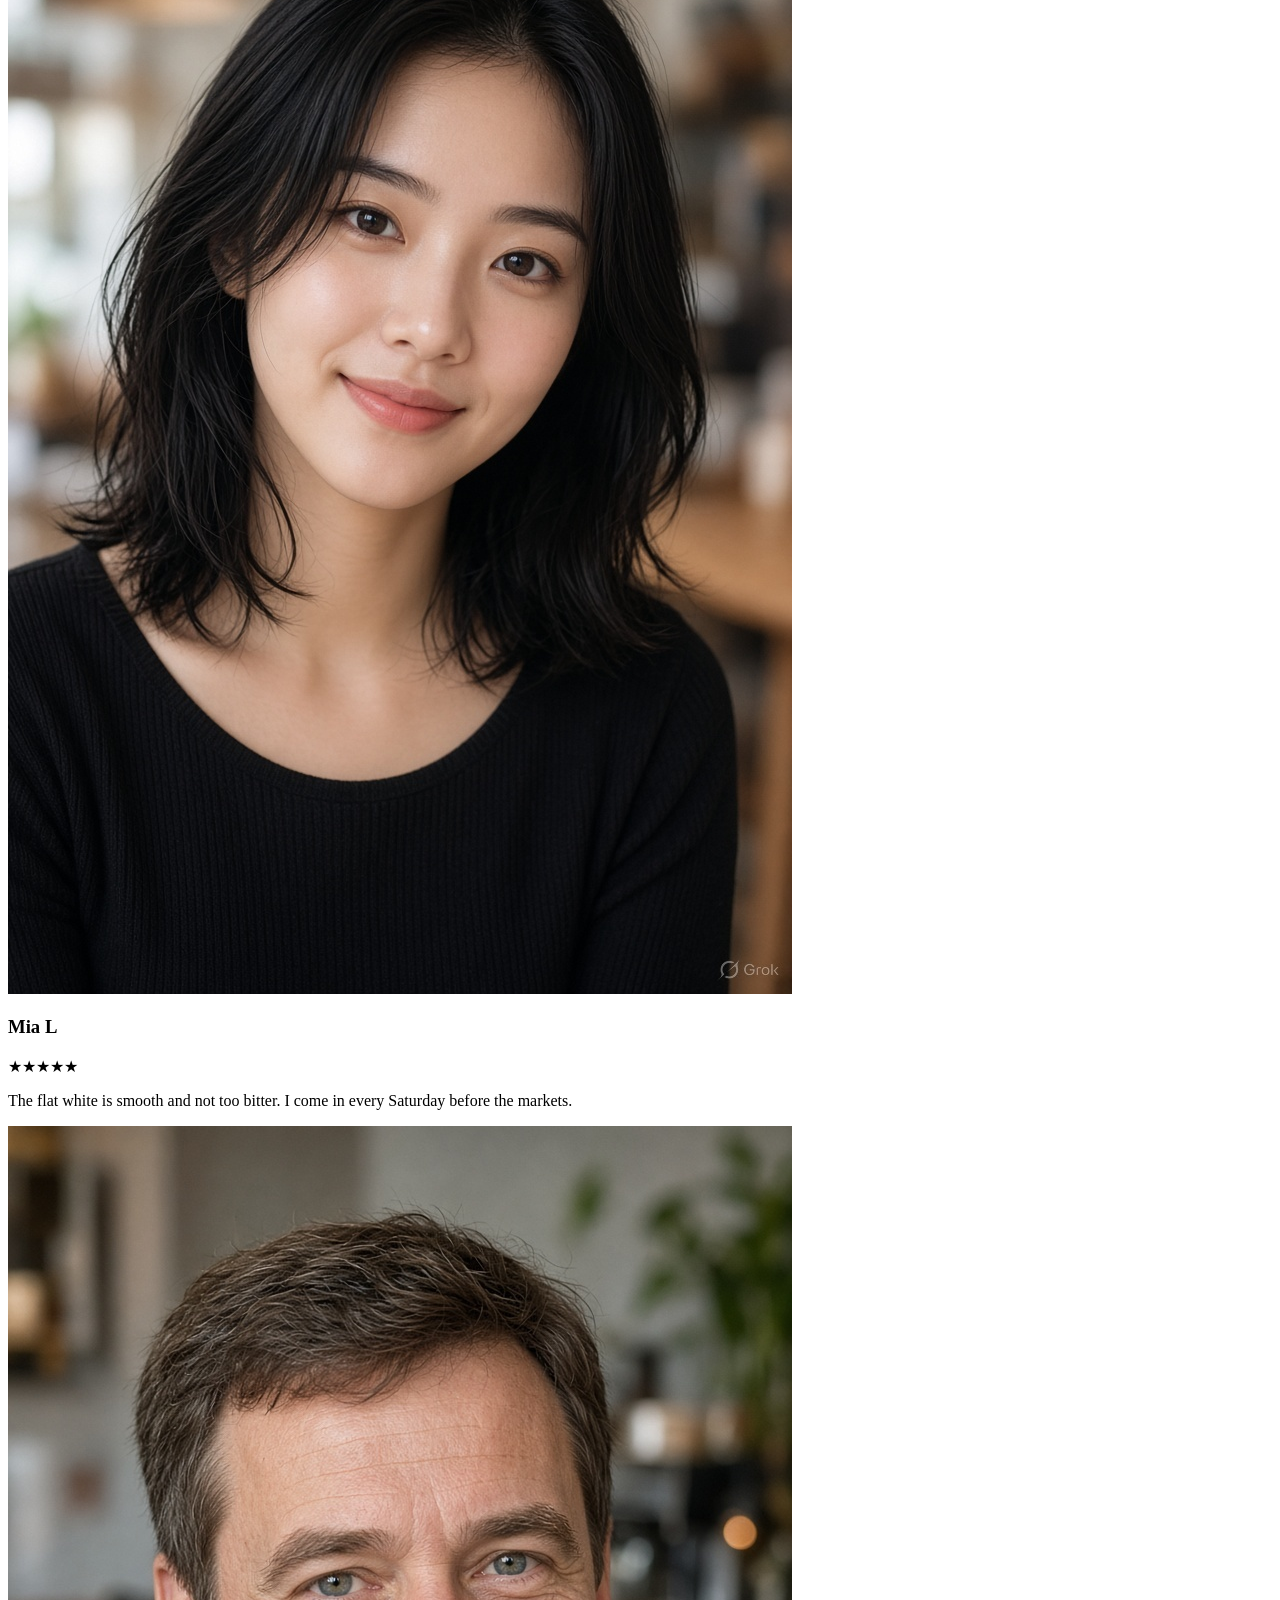
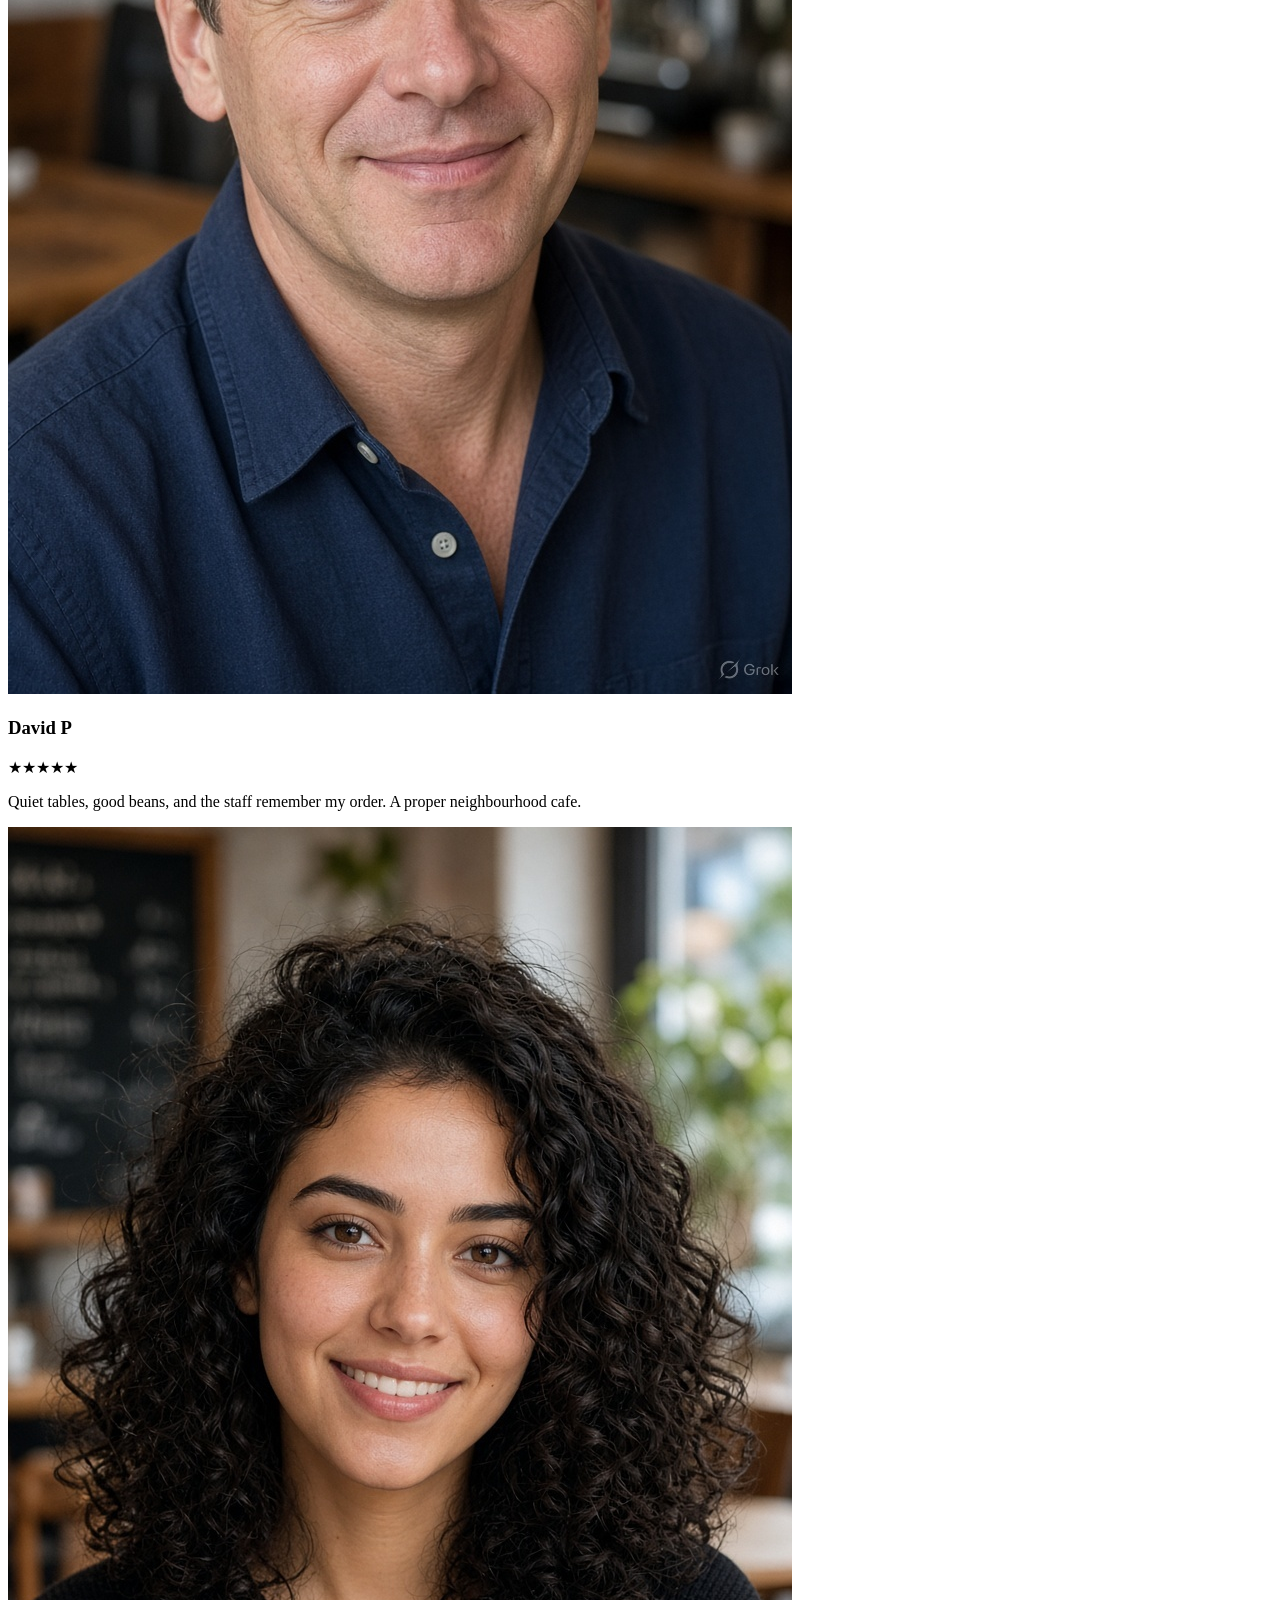
==== commit 1cf5d51d: "Shift banner left and add image lightbox" ====
--- a/index.html
+++ b/index.html
@@ -130,5 +130,8 @@
   </div>
   <div class="toast" hidden></div>
   <script src="js/cart.js"></script>
-</body>
+<div class="lightbox" id="lightbox">
+  <button type="button" aria-label="Close">×</button>
+  <img alt="">
+</div>
 </html>
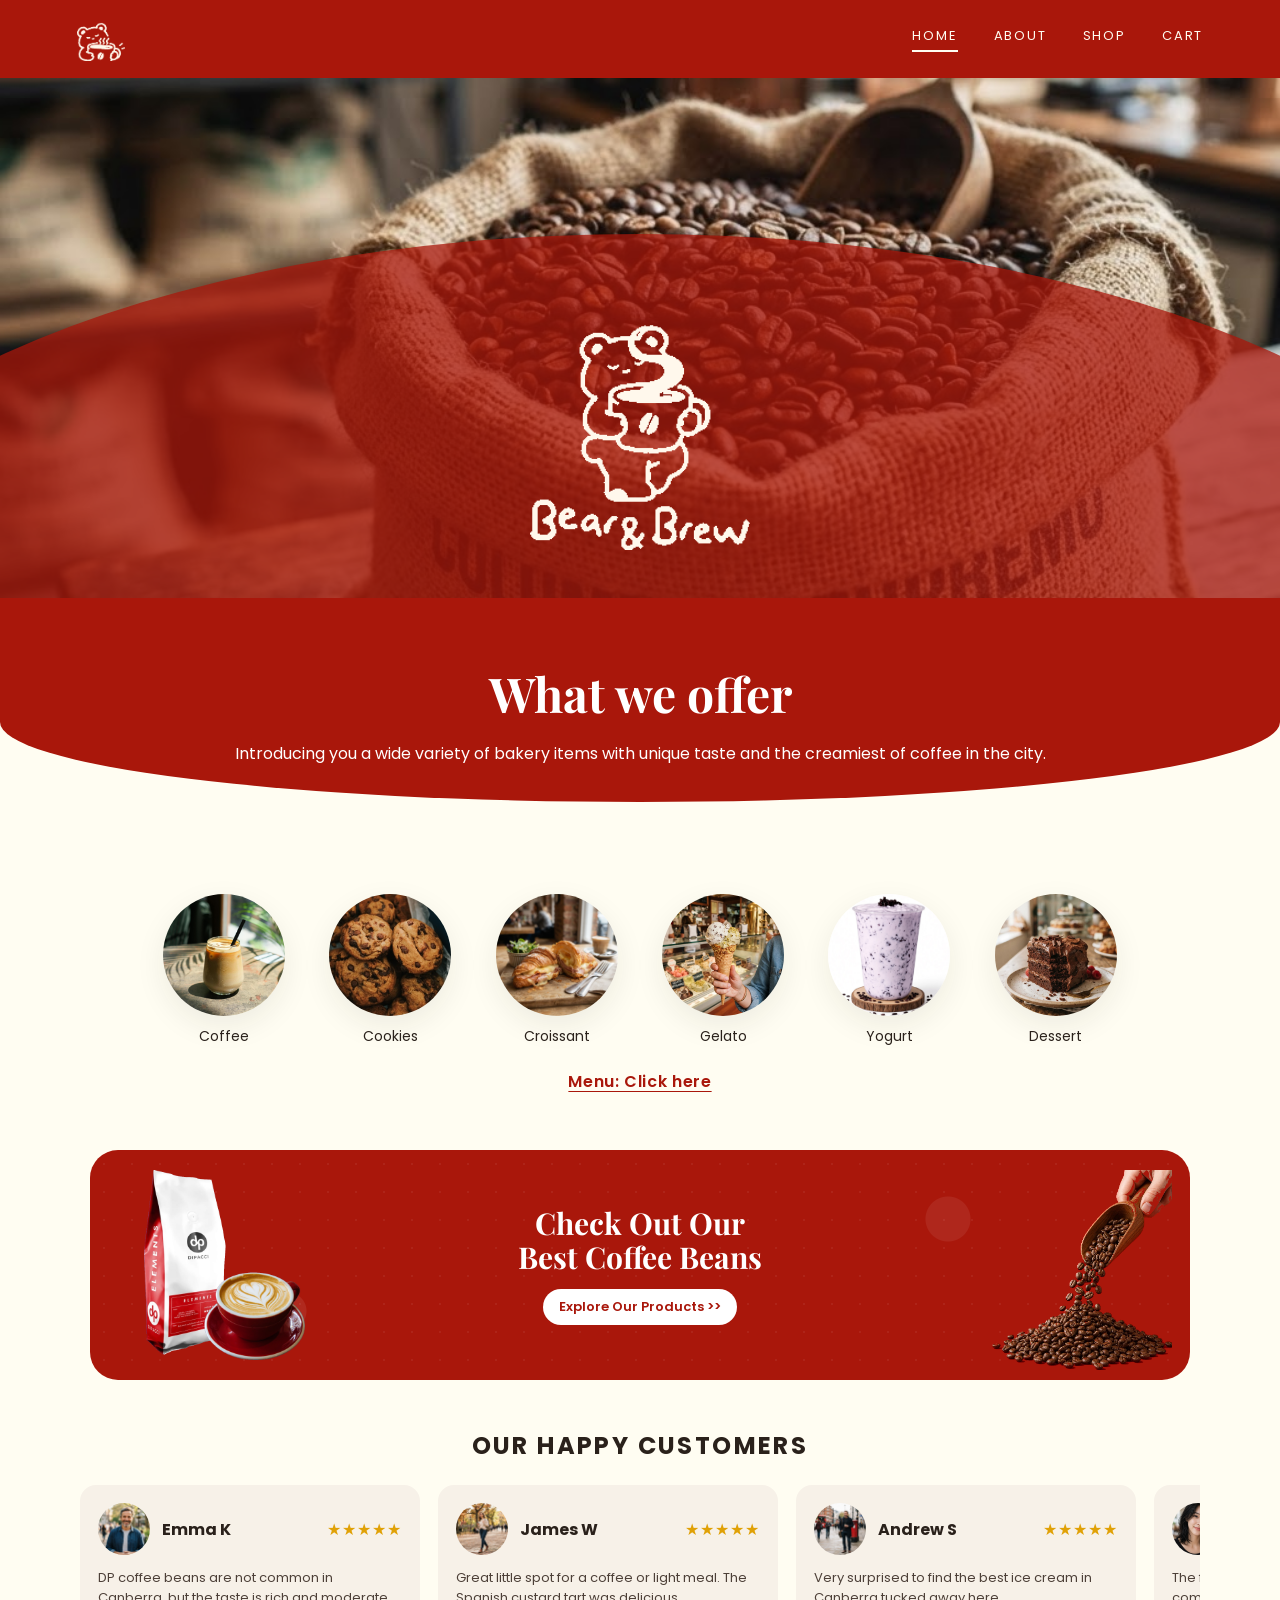
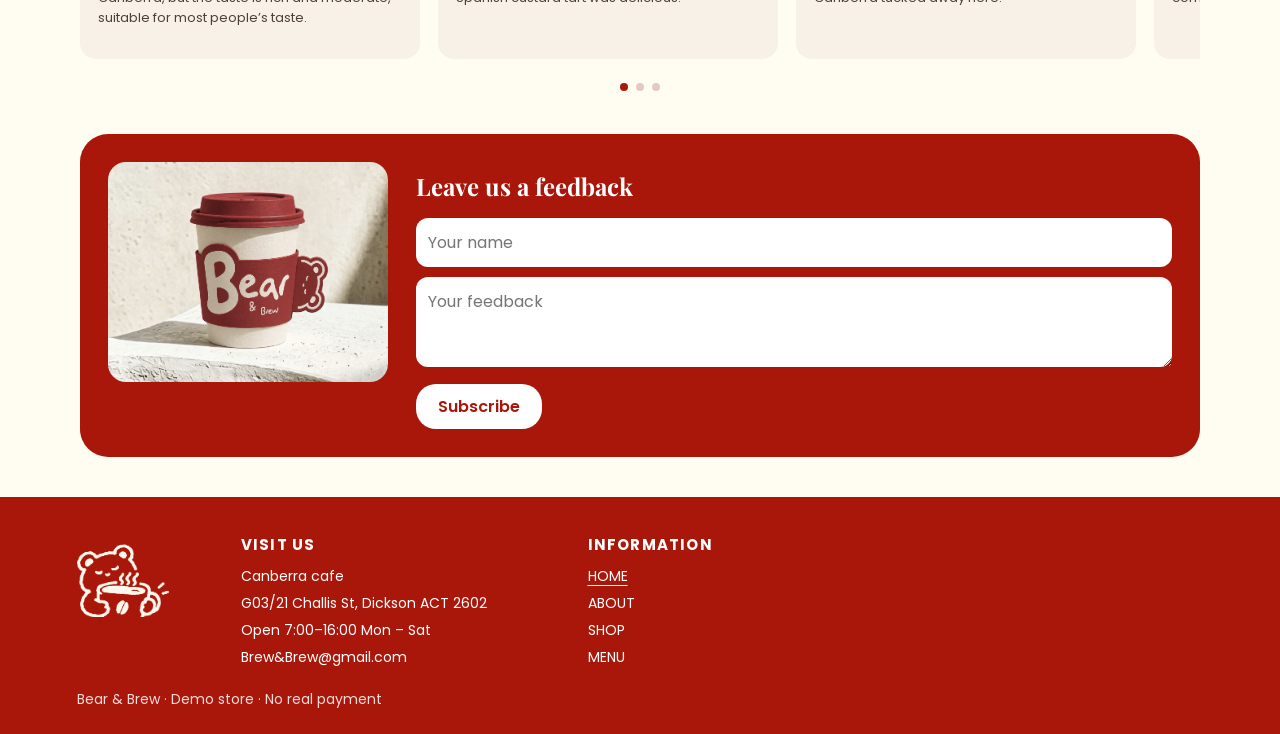
==== commit d70b2ac2: "Move lightbox before script so offer images enlarge" ====
--- a/index.html
+++ b/index.html
@@ -129,9 +129,9 @@
     </div>
   </div>
   <div class="toast" hidden></div>
-  <script src="js/cart.js"></script>
-<div class="lightbox" id="lightbox">
+  <div class="lightbox" id="lightbox">
   <button type="button" aria-label="Close">×</button>
   <img alt="">
 </div>
+<script src="js/cart.js"></script>
 </html>
--- a/css/style.css
+++ b/css/style.css
@@ -0,0 +1,283 @@
+:root {
+  --red: #A9170B;
+  --cream: #FFFDF2;
+  --ink: #2A211B;
+  --muted: #6C5C52;
+  --card: #FFF;
+  --line: #E7D9CC;
+  --shadow: 0 10px 30px rgba(42, 33, 27, 0.08);
+}
+* { box-sizing: border-box; }
+html { scroll-behavior: smooth; }
+body {
+  margin: 0;
+  background: var(--cream);
+  color: var(--ink);
+  font-family: "Poppins", sans-serif;
+}
+a { color: inherit; text-decoration: none; }
+img { max-width: 100%; display: block; }
+button, input, textarea, select { font: inherit; }
+
+.site-header {
+  position: sticky; top: 0; z-index: 30;
+  display: flex; align-items: center; justify-content: space-between;
+  height: 78px; padding: 0 6vw;
+  background: var(--red); color: var(--cream);
+}
+.logo { width: 48px; height: 48px; object-fit: contain; filter: none; }
+.nav { display: flex; gap: 36px; align-items: center; font-size: 13px; letter-spacing: 0.14em; }
+.nav a { position: relative; padding-bottom: 6px; color: var(--cream); }
+.nav a.active::after, .nav a:hover::after {
+  content: ""; position: absolute; left: 0; right: 0; bottom: 0; height: 2px; background: var(--cream);
+}
+.cart-link { position: relative; }
+.badge {
+  position: absolute; top: -10px; right: -14px;
+  min-width: 18px; height: 18px; padding: 0 5px;
+  border-radius: 99px; background: var(--red); color: white;
+  font-size: 11px; line-height: 18px; text-align: center; letter-spacing: 0;
+}
+.badge[hidden] { display: none; }
+
+.hero {
+  position: relative; height: 520px;
+  background: #6b3a28 center / cover no-repeat;
+  overflow: hidden;
+}
+.hero-arch {
+  position: absolute; left: 50%; bottom: -8%;
+  transform: translateX(-50%);
+  width: 140%; height: 78%;
+  background: rgba(169, 23, 11, 0.75);
+  border-radius: 50% 50% 0 0 / 100% 100% 0 0;
+  display: flex; align-items: center; justify-content: center;
+}
+.hero-mark { width: 220px; height: auto; background: transparent; filter: none; }
+.offer-curve {
+  background: var(--red); color: white;
+  margin-top: -1px; padding: 8px 0 70px;
+  border-radius: 0 0 50% 50% / 0 0 80px 80px;
+}
+.offer-curve h2 { color: white; }
+.offer-curve p, .offer.offer-curve p { color: white !important; opacity: 1; }
+.offer-items { padding-top: 28px; }
+
+.wrap { width: min(1120px, 90vw); margin: 0 auto; }
+.center { text-align: center; }
+.offer { padding: 64px 0 20px; }
+.offer h2, .about-title, .shop-title {
+  margin: 0 0 12px;
+  font-family: "Playfair Display", serif;
+  font-size: clamp(34px, 4vw, 48px);
+}
+.offer p, .muted { color: var(--muted); }
+.offer-grid {
+  display: grid; grid-template-columns: repeat(6, 1fr);
+  gap: 18px; max-width: 980px; margin: 28px auto 22px;
+}
+.offer-grid figure { margin: 0; }
+.offer-grid img {
+  width: 122px; height: 122px; margin: 0 auto 10px;
+  border-radius: 50%; object-fit: cover; box-shadow: var(--shadow);
+}
+.offer-grid figcaption { font-size: 14px; }
+.menu-link {
+  color: var(--red);
+  font-weight: 600;
+  letter-spacing: 0.04em;
+  text-decoration: underline;
+  text-underline-offset: 4px;
+}
+
+.beans-banner {
+  display: grid; grid-template-columns: 1.1fr 1fr 1.1fr;
+  align-items: center; gap: 8px;
+  position: relative;
+  width: min(1100px, 92vw); margin: 36px auto 8px;
+  background:
+    radial-gradient(circle at 18% 70%, rgba(255,255,255,0.08) 0 18px, transparent 19px),
+    radial-gradient(circle at 78% 30%, rgba(255,255,255,0.07) 0 22px, transparent 23px),
+    var(--red);
+  color: white;
+  border-radius: 28px; min-height: 230px; padding: 10px 18px;
+  overflow: hidden;
+}
+.beans-banner::before {
+  content: "";
+  position: absolute; inset: 0;
+  background-image: radial-gradient(circle, rgba(255,255,255,0.16) 1.2px, transparent 1.4px);
+  background-size: 28px 28px;
+  opacity: 0.35; pointer-events: none;
+}
+.banner-left { height: 190px; width: 100%; object-fit: contain; object-position: 18% center; z-index: 1; }
+.banner-right { height: 200px; width: 100%; object-fit: contain; object-position: right bottom; z-index: 1; align-self: end; }
+.banner-copy { text-align: center; z-index: 1; }
+.banner-copy h2 { margin: 0 0 14px; font-family: "Playfair Display", serif; font-size: clamp(22px, 2.4vw, 30px); line-height: 1.15; font-weight: 700; }
+.banner-copy a { display: inline-block; background: white; color: var(--red); border-radius: 999px; padding: 8px 16px; font-size: 13px; font-weight: 600; }
+.section-title {
+  margin: 48px 0 22px; text-align: center; letter-spacing: 0.1em; font-size: 24px;
+}
+.reviews { display: none; }
+.carousel {
+  position: relative;
+  width: min(1120px, 94vw);
+  margin: 0 auto;
+  overflow: hidden;
+}
+.carousel-track {
+  display: flex;
+  gap: 18px;
+  transition: transform 0.7s ease;
+  will-change: transform;
+}
+.carousel .review {
+  flex: 0 0 min(340px, 78vw);
+  position: static;
+  transform: none;
+  opacity: 1;
+  pointer-events: auto;
+}
+.review {
+  background: #F7F1E8; border-radius: 16px; padding: 18px;
+}
+.review-top { display: flex; align-items: center; gap: 12px; }
+.review img.avatar { width: 52px; height: 52px; border-radius: 50%; object-fit: cover; }
+.review h3 { margin: 0; font-size: 16px; }
+.stars { margin-left: auto; color: #E0A106; letter-spacing: 1px; }
+.review p { font-size: 13px; line-height: 1.55; color: #4d4038; }
+.dots { text-align: center; margin: 14px 0; }
+.dots button {
+  width: 8px; height: 8px; border: 0; border-radius: 50%;
+  background: #E7C9C4; margin: 0 4px; cursor: pointer; padding: 0;
+}
+.dots button.on { background: var(--red); }
+
+.feedback {
+  display: grid; grid-template-columns: 280px 1fr; gap: 28px;
+  margin: 36px auto; background: var(--red); color: white;
+  border-radius: 28px; padding: 28px;
+}
+.feedback img { height: 220px; width: 100%; object-fit: cover; border-radius: 18px; }
+.feedback h2 { margin: 8px 0 16px; font-family: "Playfair Display", serif; }
+.feedback input, .feedback textarea {
+  width: 100%; border: 0; border-radius: 12px; padding: 12px; margin-bottom: 10px;
+}
+.feedback textarea { min-height: 90px; resize: vertical; }
+.feedback button, .btn {
+  border: 0; background: white; color: var(--red);
+  border-radius: 20px; padding: 10px 22px; cursor: pointer; font-weight: 600;
+}
+.btn-red { background: var(--red); color: white; }
+.btn:active { transform: scale(0.98); }
+
+.site-footer { background: var(--red); color: white; padding: 36px 6vw 18px; margin-top: 40px; }
+.footer-grid { display: grid; grid-template-columns: 140px 1.2fr 0.8fr 1.4fr; gap: 24px; }
+.footer-logo { width: 92px; filter: none; }
+.site-footer a.active { text-decoration: underline; text-underline-offset: 4px; }
+.site-footer h3 { margin: 0 0 10px; letter-spacing: 0.08em; font-size: 15px; }
+.site-footer p, .site-footer li { margin: 6px 0; font-size: 14px; }
+.site-footer ul { list-style: none; padding: 0; margin: 0; }
+.map { width: 100%; height: 150px; object-fit: cover; border-radius: 8px; }
+.fine { margin-top: 22px; font-size: 12px; opacity: 0.85; }
+
+.about-hero-photo { padding: 0; background: var(--red); }
+.about-hero-photo img {
+  width: 100%; max-width: 1200px; height: auto; margin: 0 auto;
+  border-radius: 0; object-fit: cover;
+}
+.map-frame { width: 100%; height: 150px; border: 0; border-radius: 8px; }
+.bbb { display: grid; grid-template-columns: repeat(3, 1fr); gap: 20px; margin: 36px auto; }
+.bbb article {
+  background: white; border: 1px solid #E7C9C4; border-radius: 16px;
+  padding: 18px; text-align: center; box-shadow: var(--shadow);
+}
+.bbb img { width: 120px; height: 120px; object-fit: contain; margin: 0 auto 8px; }
+.bbb h3 { margin: 4px 0; }
+.bbb p { color: var(--muted); font-size: 14px; }
+.week {
+  display: grid; grid-template-columns: 1.4fr 0.8fr; gap: 24px;
+  background: var(--red); color: white; border-radius: 28px; padding: 28px; margin: 20px auto 10px;
+}
+.week h2 { font-family: "Playfair Display", serif; margin: 6px 0 10px; }
+.kicker { letter-spacing: 0.16em; font-size: 12px; }
+.week img { width: 180px; margin: 0 auto; }
+.price { font-size: 28px; margin: 6px 0 0; }
+.was { opacity: 0.8; text-decoration: line-through; }
+
+.shop-hero {
+  display: grid; grid-template-columns: 1fr 1fr; min-height: 320px;
+  background: var(--red); color: white; align-items: center;
+}
+.shop-hero img { width: 100%; height: 320px; object-fit: cover; }
+.shop-hero div { padding: 32px 6vw; }
+.shop-hero h1 { font-family: "Playfair Display", serif; font-size: clamp(32px, 4vw, 48px); margin: 0 0 10px; }
+.shop-layout { display: grid; grid-template-columns: 180px 1fr; gap: 28px; margin: 28px auto; }
+.cats { display: flex; flex-direction: column; gap: 8px; }
+.cats button {
+  text-align: left; border: 0; background: transparent; padding: 10px 12px;
+  border-radius: 10px; cursor: pointer;
+}
+.cats button.active { background: #F4E4E2; color: var(--red); }
+.shop-tools { display: flex; justify-content: space-between; align-items: center; margin-bottom: 16px; color: var(--muted); font-size: 14px; }
+.products { display: grid; grid-template-columns: repeat(3, 1fr); gap: 18px; }
+.product {
+  background: white; border-radius: 16px; padding: 14px; position: relative; box-shadow: var(--shadow);
+}
+.product img { height: 180px; width: 100%; object-fit: contain; }
+.product h3 { margin: 10px 0 4px; font-size: 15px; }
+.product .row { display: flex; justify-content: space-between; align-items: center; }
+.add {
+  width: 32px; height: 32px; border: 0; border-radius: 50%;
+  background: var(--red); color: white; cursor: pointer; font-size: 20px; line-height: 1;
+}
+.tag { position: absolute; top: 12px; left: 12px; background: var(--red); color: white; font-size: 12px; padding: 3px 8px; border-radius: 8px; }
+.credit { color: var(--muted); font-size: 12px; margin: 8px 0 20px; }
+
+.drawer, .modal { position: fixed; inset: 0; z-index: 40; }
+.drawer[hidden], .modal[hidden], .toast[hidden] { display: none; }
+.scrim { position: absolute; inset: 0; background: rgba(20, 12, 8, 0.45); }
+.panel {
+  position: absolute; top: 0; right: 0; width: min(420px, 92vw); height: 100%;
+  background: var(--cream); padding: 22px; display: flex; flex-direction: column;
+}
+.panel h2 { margin: 0 0 12px; }
+.cart-list { flex: 1; overflow: auto; }
+.cart-item { display: grid; grid-template-columns: 64px 1fr auto; gap: 10px; padding: 10px 0; border-bottom: 1px solid var(--line); }
+.cart-item img { width: 64px; height: 64px; object-fit: contain; background: white; border-radius: 8px; }
+.qty { display: flex; gap: 8px; align-items: center; }
+.qty button { width: 24px; height: 24px; border: 1px solid var(--line); background: white; border-radius: 6px; cursor: pointer; }
+.totals { margin: 12px 0; font-size: 14px; }
+.note { background: #F4E4E2; color: var(--red); border-radius: 10px; padding: 10px; font-size: 13px; }
+.modal-card {
+  position: absolute; left: 50%; top: 50%; transform: translate(-50%, -50%);
+  width: min(420px, 90vw); background: white; border-radius: 20px; padding: 24px; text-align: center;
+}
+.toast {
+  position: fixed; left: 50%; bottom: 24px; transform: translateX(-50%);
+  z-index: 50; background: #1c120f; color: white; padding: 12px 18px; border-radius: 999px;
+  box-shadow: var(--shadow);
+}
+
+@media (max-width: 900px) {
+  .nav { gap: 14px; font-size: 12px; letter-spacing: 0.06em; }
+  .hero { height: 420px; }
+  .hero-arch { width: 94%; height: 72%; }
+  .offer-grid { grid-template-columns: repeat(3, 1fr); }
+  .reviews, .bbb, .feedback, .footer-grid, .week, .shop-hero, .shop-layout { grid-template-columns: 1fr; }
+  .products { grid-template-columns: repeat(2, 1fr); }
+  .shop-hero img { height: 200px; }
+}
+
+.lightbox {
+  position: fixed; inset: 0; z-index: 80;
+  background: rgba(20, 10, 8, 0.78);
+  display: none; align-items: center; justify-content: center;
+}
+.lightbox.open { display: flex; }
+.lightbox img { max-width: 90vw; max-height: 86vh; border-radius: 12px; }
+.lightbox button {
+  position: absolute; top: 18px; right: 22px;
+  width: 42px; height: 42px; border: 0; border-radius: 50%;
+  background: white; color: var(--ink); font-size: 24px; cursor: pointer;
+}
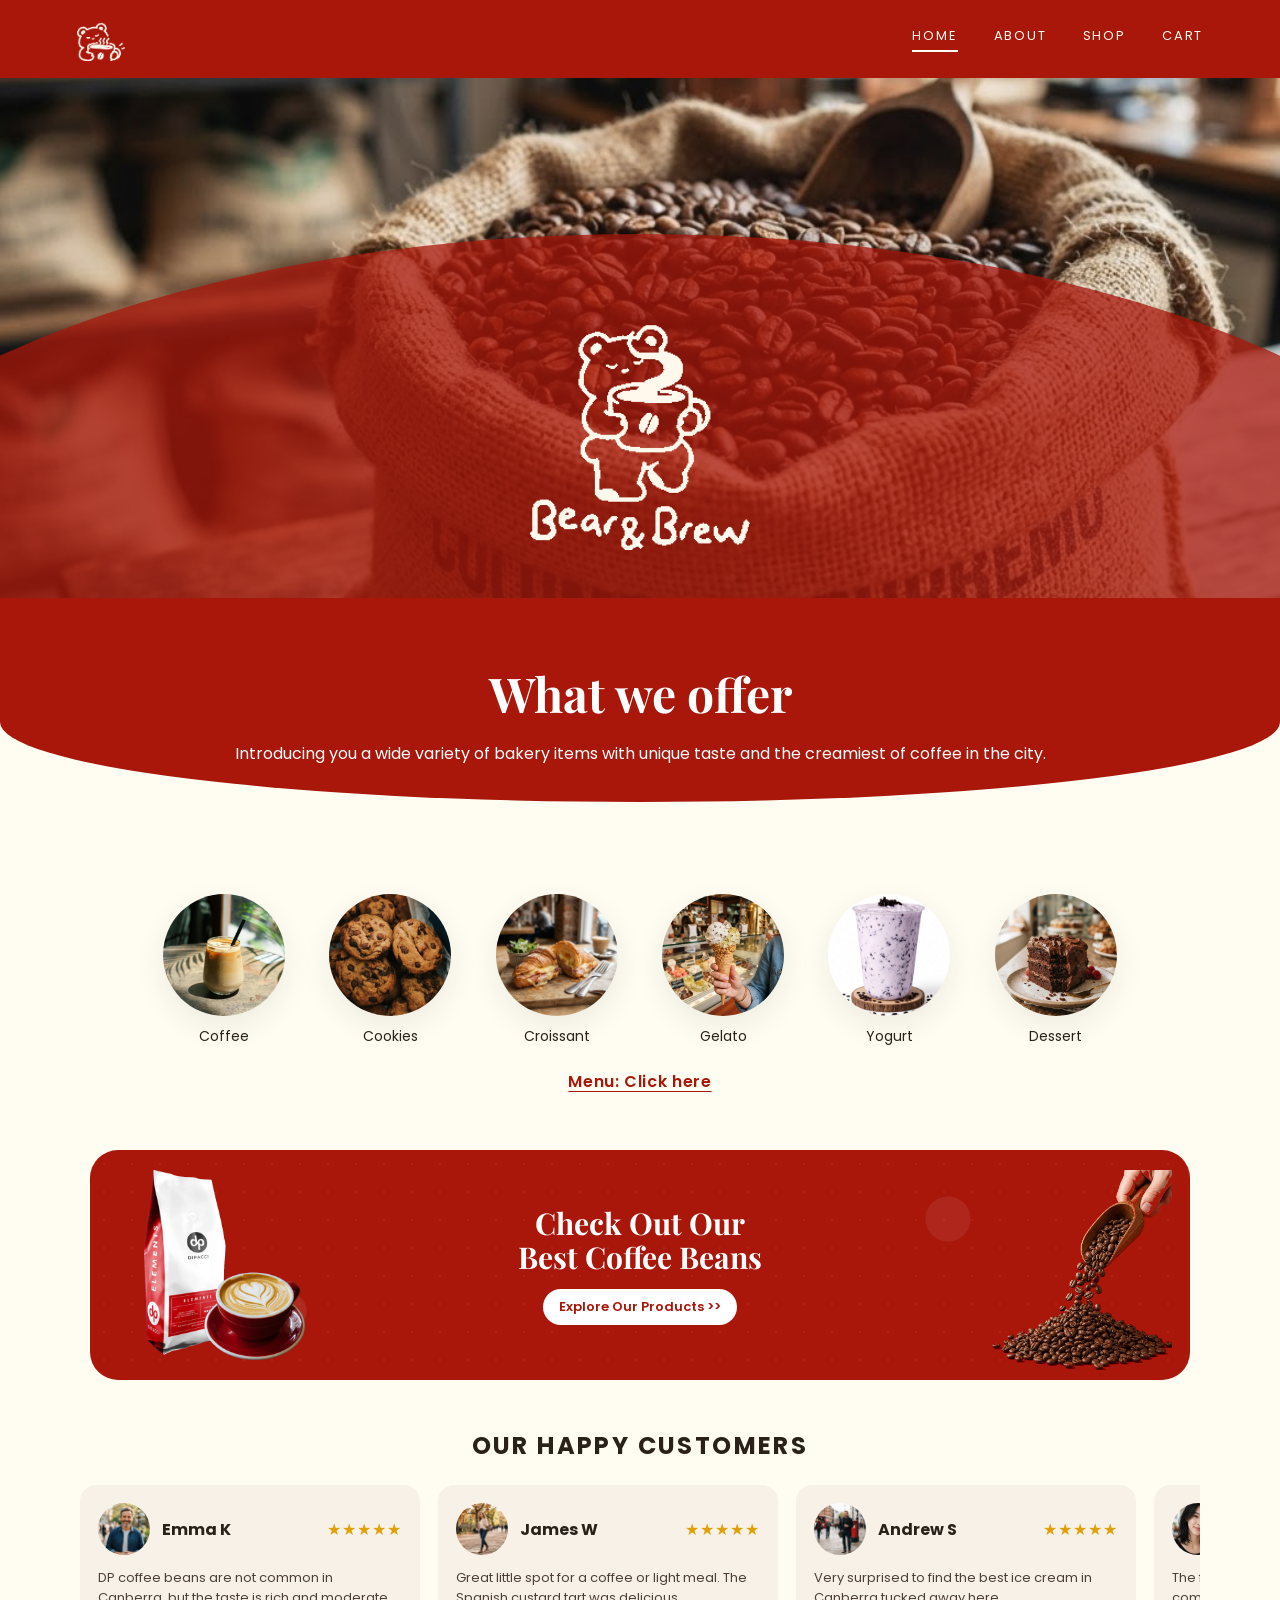
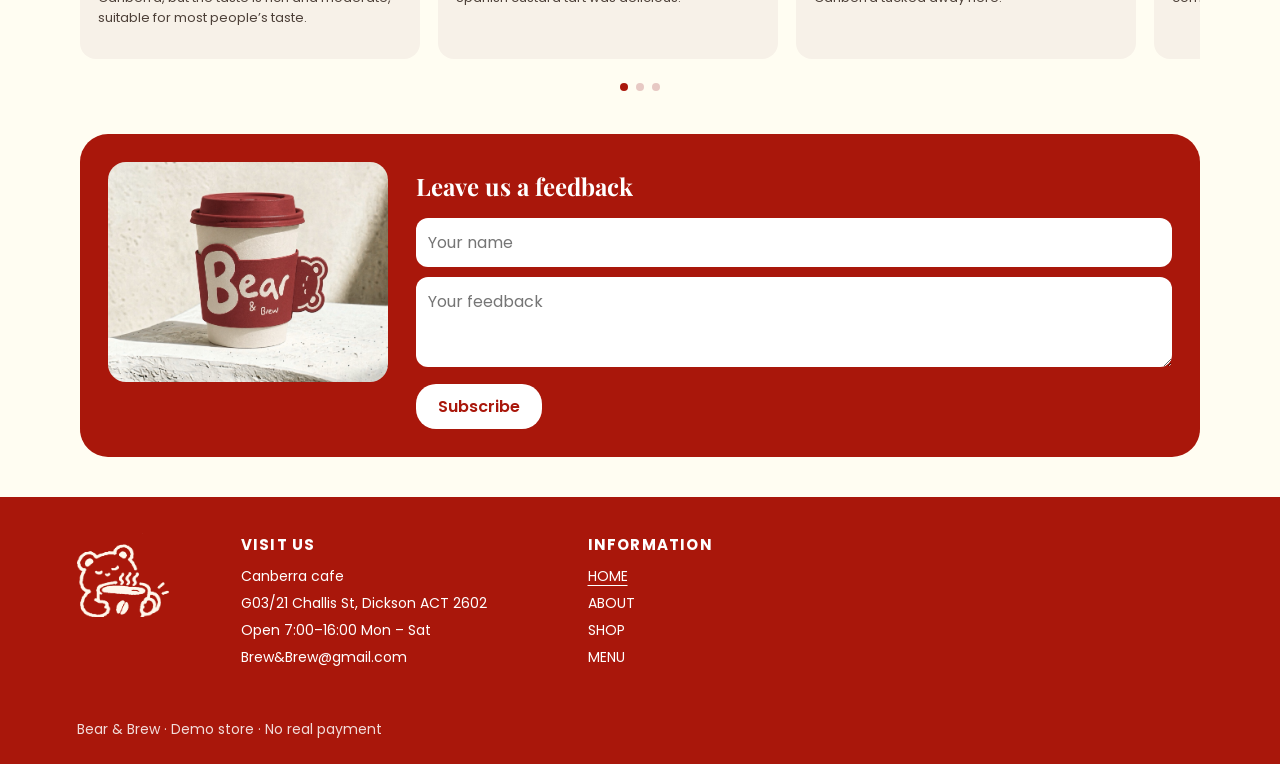
==== commit a87dfa29: "Restore footer maps with OpenStreetMap embed" ====
--- a/index.html
+++ b/index.html
@@ -105,7 +105,7 @@
       <a href="#top"><img class="footer-logo" src="images/brand/logo-line.png" alt="Bear and Brew"></a>
       <div><h3>VISIT US</h3><p>Canberra cafe</p><p>G03/21 Challis St, Dickson ACT 2602</p><p>Open 7:00–16:00 Mon – Sat</p><p>Brew&Brew@gmail.com</p></div>
       <div><h3>INFORMATION</h3><ul><li><a class="active" href="index.html">HOME</a></li><li><a href="about.html">ABOUT</a></li><li><a href="shop.html">SHOP</a></li><li><a href="menu.html">MENU</a></li></ul></div>
-      <iframe class="map-frame" title="Map" src="https://maps.google.com/maps?q=G03/21%20Challis%20St,%20Dickson%20ACT%202602&z=16&output=embed"></iframe>
+      <iframe class="map-frame" title="Map" src="https://www.openstreetmap.org/export/embed.html?bbox=149.128,-35.256,149.143,-35.245&layer=mapnik&marker=-35.2505,149.1354"></iframe>
     </div>
     <p class="fine">Bear & Brew · Demo store · No real payment</p>
   </footer>
--- a/css/style.css
+++ b/css/style.css
@@ -186,14 +186,19 @@
   width: 100%; max-width: 1200px; height: auto; margin: 0 auto;
   border-radius: 0; object-fit: cover;
 }
-.map-frame { width: 100%; height: 150px; border: 0; border-radius: 8px; }
-.bbb { display: grid; grid-template-columns: repeat(3, 1fr); gap: 20px; margin: 36px auto; }
+.map-frame { width: 100%; height: 180px; border: 0; border-radius: 8px; }
+.bbb { display: grid; grid-template-columns: repeat(3, 1fr); gap: 28px; margin: 48px auto 36px; }
 .bbb article {
   background: white; border: 1px solid #E7C9C4; border-radius: 16px;
-  padding: 18px; text-align: center; box-shadow: var(--shadow);
-}
-.bbb img { width: 120px; height: 120px; object-fit: contain; margin: 0 auto 8px; }
-.bbb h3 { margin: 4px 0; }
+  padding: 70px 18px 22px; text-align: center; box-shadow: var(--shadow);
+  position: relative; margin-top: 50px;
+}
+.bbb img {
+  width: 130px; height: 130px; object-fit: contain;
+  position: absolute; left: 50%; top: -55px; transform: translateX(-50%);
+  background: transparent;
+}
+.bbb h3 { margin: 4px 0; color: var(--red); }
 .bbb p { color: var(--muted); font-size: 14px; }
 .week {
   display: grid; grid-template-columns: 1.4fr 0.8fr; gap: 24px;
@@ -281,3 +286,58 @@
   width: 42px; height: 42px; border: 0; border-radius: 50%;
   background: white; color: var(--ink); font-size: 24px; cursor: pointer;
 }
+
+.about-split {
+  display: grid;
+  grid-template-columns: 2fr 1fr;
+  min-height: 440px;
+  background: #F7F1E8;
+  border-radius: 0 0 24px 24px;
+  overflow: hidden;
+}
+.about-carousel { position: relative; overflow: hidden; }
+.about-track {
+  display: flex;
+  height: 100%;
+  transition: transform 0.55s ease;
+}
+.about-track img {
+  width: 100%;
+  height: 440px;
+  object-fit: cover;
+  flex: 0 0 100%;
+}
+.about-nav {
+  position: absolute; top: 50%; transform: translateY(-50%);
+  z-index: 2; width: 40px; height: 40px; border-radius: 50%;
+  border: 0; background: rgba(255,253,242,0.9); color: #A9170B;
+  font-size: 22px; cursor: pointer; line-height: 1;
+}
+.about-nav.prev { left: 12px; }
+.about-nav.next { right: 12px; }
+.about-info {
+  padding: 48px 36px;
+  display: flex;
+  flex-direction: column;
+  justify-content: center;
+  background: #A9170B;
+  color: #FFFDF2;
+}
+.about-info h2 {
+  margin: 0 0 12px;
+  font-family: "Playfair Display", serif;
+  font-size: 28px;
+  color: #FFFDF2;
+  letter-spacing: 0.02em;
+}
+.about-info p { margin: 0 0 20px; line-height: 1.6; color: #FFFDF2; font-size: 15px; }
+.about-info .btn-cream {
+  display: inline-block; width: fit-content;
+  background: #FFFDF2; color: #A9170B; text-decoration: none;
+  padding: 11px 20px; border-radius: 999px; font-weight: 600; font-size: 14px;
+}
+@media (max-width: 800px) {
+  .about-split { grid-template-columns: 1fr; border-radius: 0; }
+  .about-track img { height: 280px; }
+  .about-info { padding: 28px 22px; }
+}
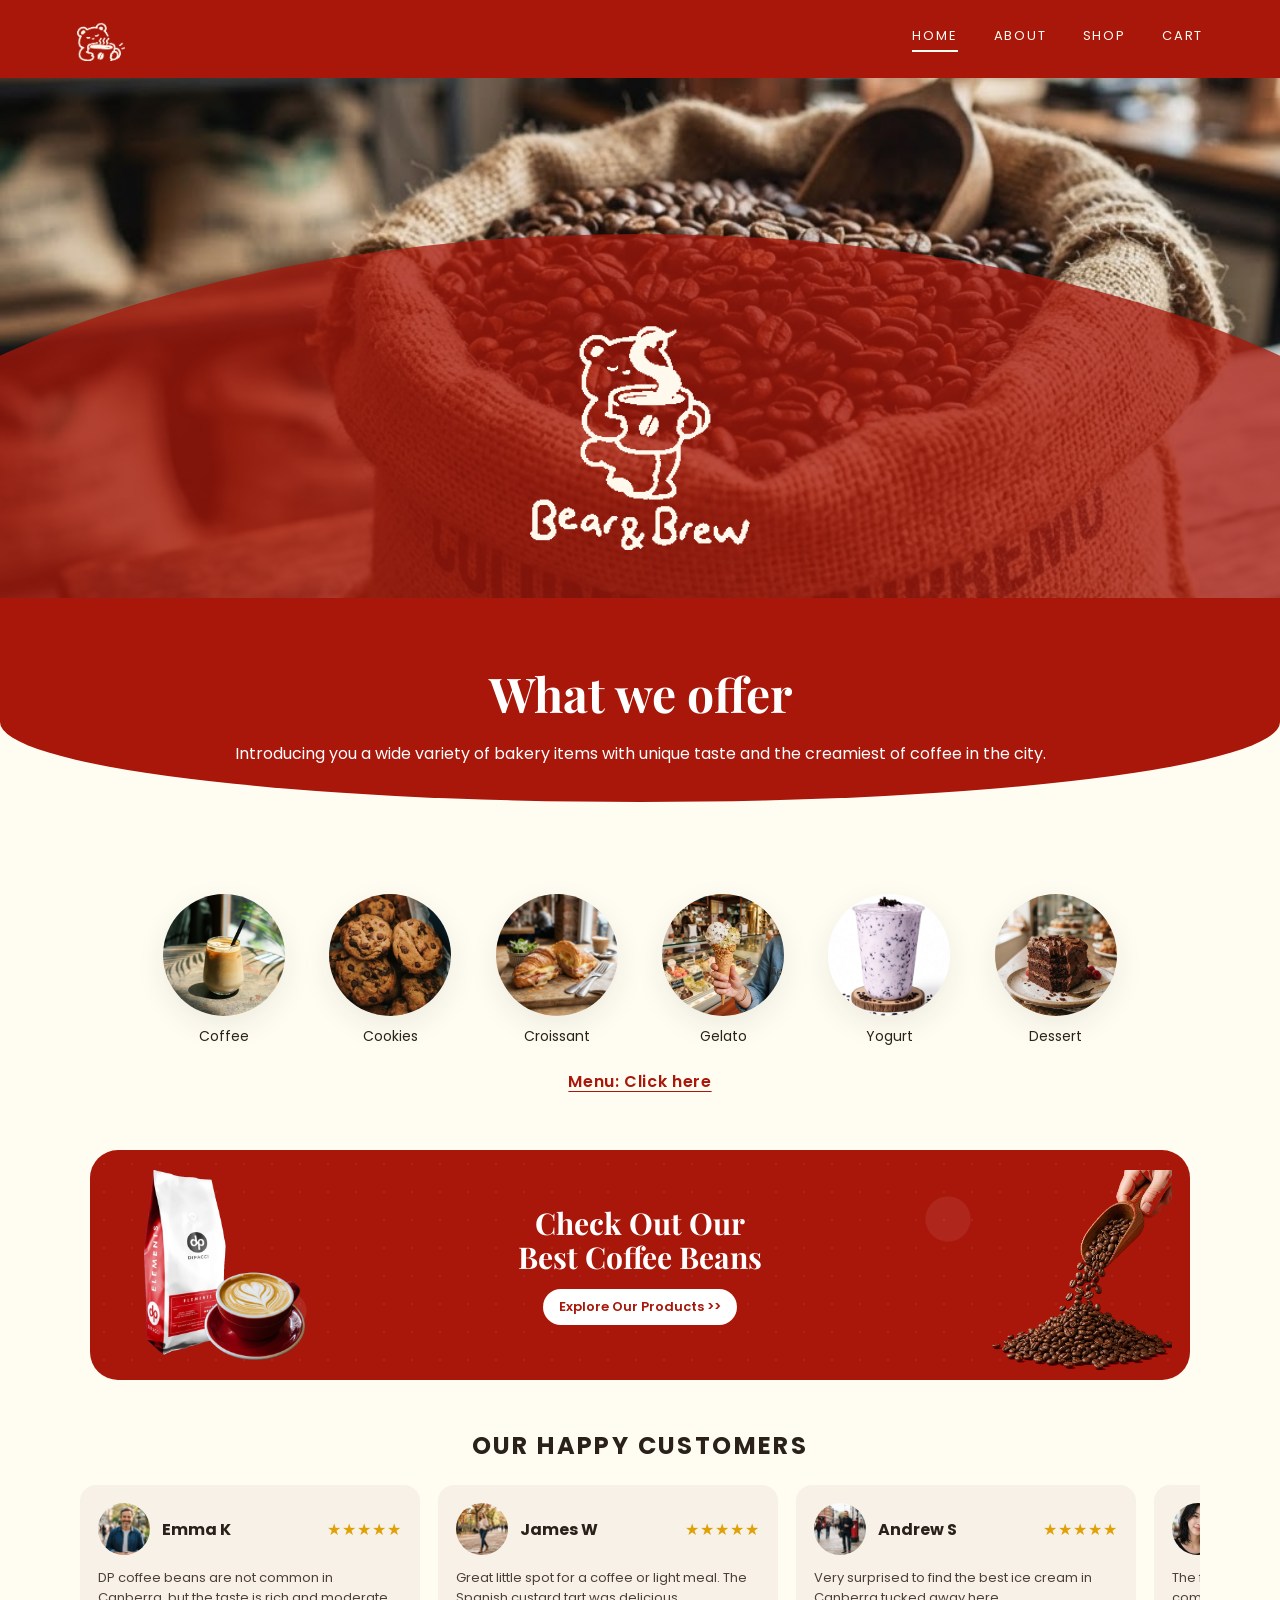
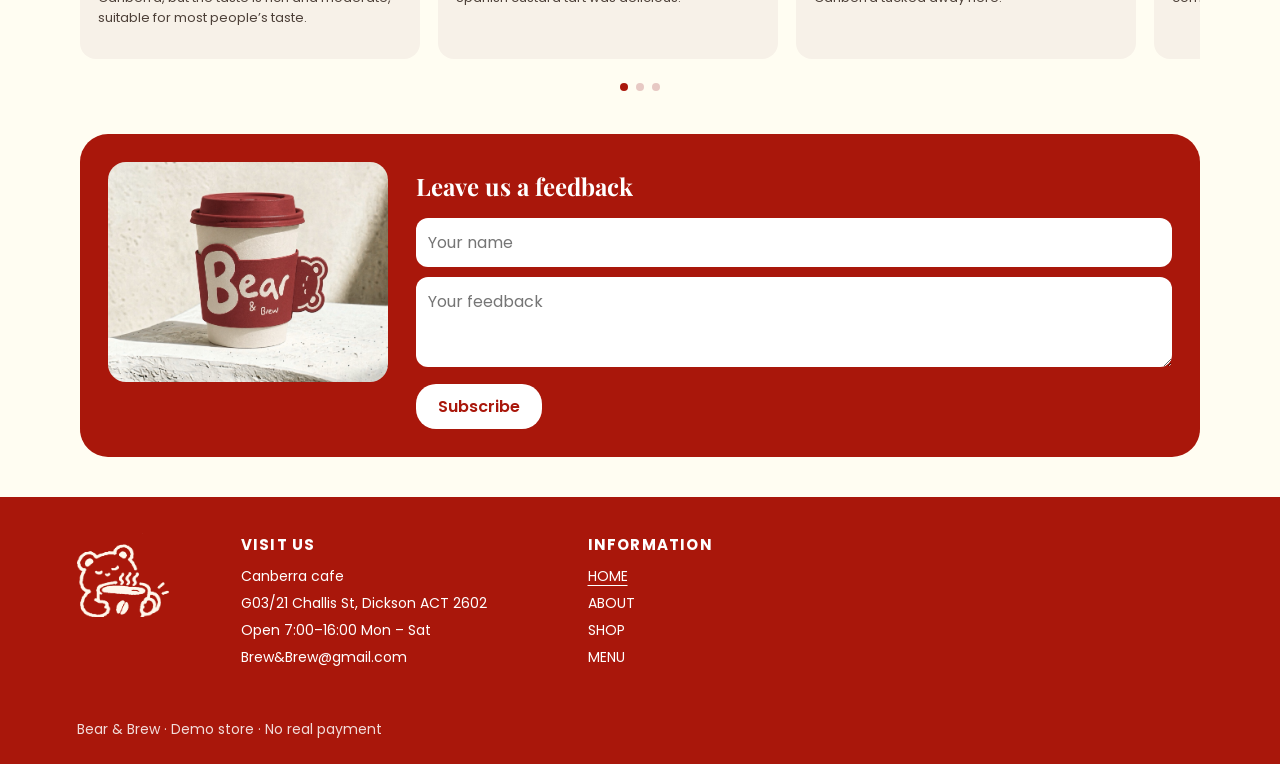
==== commit f40263f8: "Switch footer maps back to Google Maps" ====
--- a/index.html
+++ b/index.html
@@ -105,7 +105,7 @@
       <a href="#top"><img class="footer-logo" src="images/brand/logo-line.png" alt="Bear and Brew"></a>
       <div><h3>VISIT US</h3><p>Canberra cafe</p><p>G03/21 Challis St, Dickson ACT 2602</p><p>Open 7:00–16:00 Mon – Sat</p><p>Brew&Brew@gmail.com</p></div>
       <div><h3>INFORMATION</h3><ul><li><a class="active" href="index.html">HOME</a></li><li><a href="about.html">ABOUT</a></li><li><a href="shop.html">SHOP</a></li><li><a href="menu.html">MENU</a></li></ul></div>
-      <iframe class="map-frame" title="Map" src="https://www.openstreetmap.org/export/embed.html?bbox=149.128,-35.256,149.143,-35.245&layer=mapnik&marker=-35.2505,149.1354"></iframe>
+      <iframe class="map-frame" title="Map" src="https://maps.google.com/maps?q=G03/21%20Challis%20St%2C%20Dickson%20ACT%202602&t=&z=16&ie=UTF8&iwloc=&output=embed"></iframe>
     </div>
     <p class="fine">Bear & Brew · Demo store · No real payment</p>
   </footer>
--- a/css/style.css
+++ b/css/style.css
@@ -290,23 +290,13 @@
 .about-split {
   display: grid;
   grid-template-columns: 2fr 1fr;
-  min-height: 440px;
+  min-height: 560px;
   background: #F7F1E8;
-  border-radius: 0 0 24px 24px;
   overflow: hidden;
 }
 .about-carousel { position: relative; overflow: hidden; }
-.about-track {
-  display: flex;
-  height: 100%;
-  transition: transform 0.55s ease;
-}
-.about-track img {
-  width: 100%;
-  height: 440px;
-  object-fit: cover;
-  flex: 0 0 100%;
-}
+.about-track { display: flex; height: 100%; transition: transform 0.55s ease; }
+.about-track img { width: 100%; height: 560px; object-fit: cover; flex: 0 0 100%; }
 .about-nav {
   position: absolute; top: 50%; transform: translateY(-50%);
   z-index: 2; width: 40px; height: 40px; border-radius: 50%;
@@ -315,20 +305,23 @@
 }
 .about-nav.prev { left: 12px; }
 .about-nav.next { right: 12px; }
+.about-dots {
+  position: absolute; bottom: 14px; left: 0; right: 0;
+  display: flex; justify-content: center; gap: 8px; z-index: 2;
+}
+.about-dots button {
+  width: 8px; height: 8px; border-radius: 50%; border: 0;
+  background: rgba(255,253,242,0.6); cursor: pointer; padding: 0;
+}
+.about-dots button.on { background: #FFFDF2; }
 .about-info {
   padding: 48px 36px;
-  display: flex;
-  flex-direction: column;
-  justify-content: center;
-  background: #A9170B;
-  color: #FFFDF2;
+  display: flex; flex-direction: column; justify-content: center;
+  background: #A9170B; color: #FFFDF2;
 }
 .about-info h2 {
-  margin: 0 0 12px;
-  font-family: "Playfair Display", serif;
-  font-size: 28px;
-  color: #FFFDF2;
-  letter-spacing: 0.02em;
+  margin: 0 0 12px; font-family: "Playfair Display", serif;
+  font-size: 28px; color: #FFFDF2; letter-spacing: 0.02em;
 }
 .about-info p { margin: 0 0 20px; line-height: 1.6; color: #FFFDF2; font-size: 15px; }
 .about-info .btn-cream {
@@ -336,8 +329,9 @@
   background: #FFFDF2; color: #A9170B; text-decoration: none;
   padding: 11px 20px; border-radius: 999px; font-weight: 600; font-size: 14px;
 }
+.about-title { color: #A9170B !important; }
 @media (max-width: 800px) {
-  .about-split { grid-template-columns: 1fr; border-radius: 0; }
-  .about-track img { height: 280px; }
+  .about-split { grid-template-columns: 1fr; min-height: 0; }
+  .about-track img { height: 320px; }
   .about-info { padding: 28px 22px; }
 }
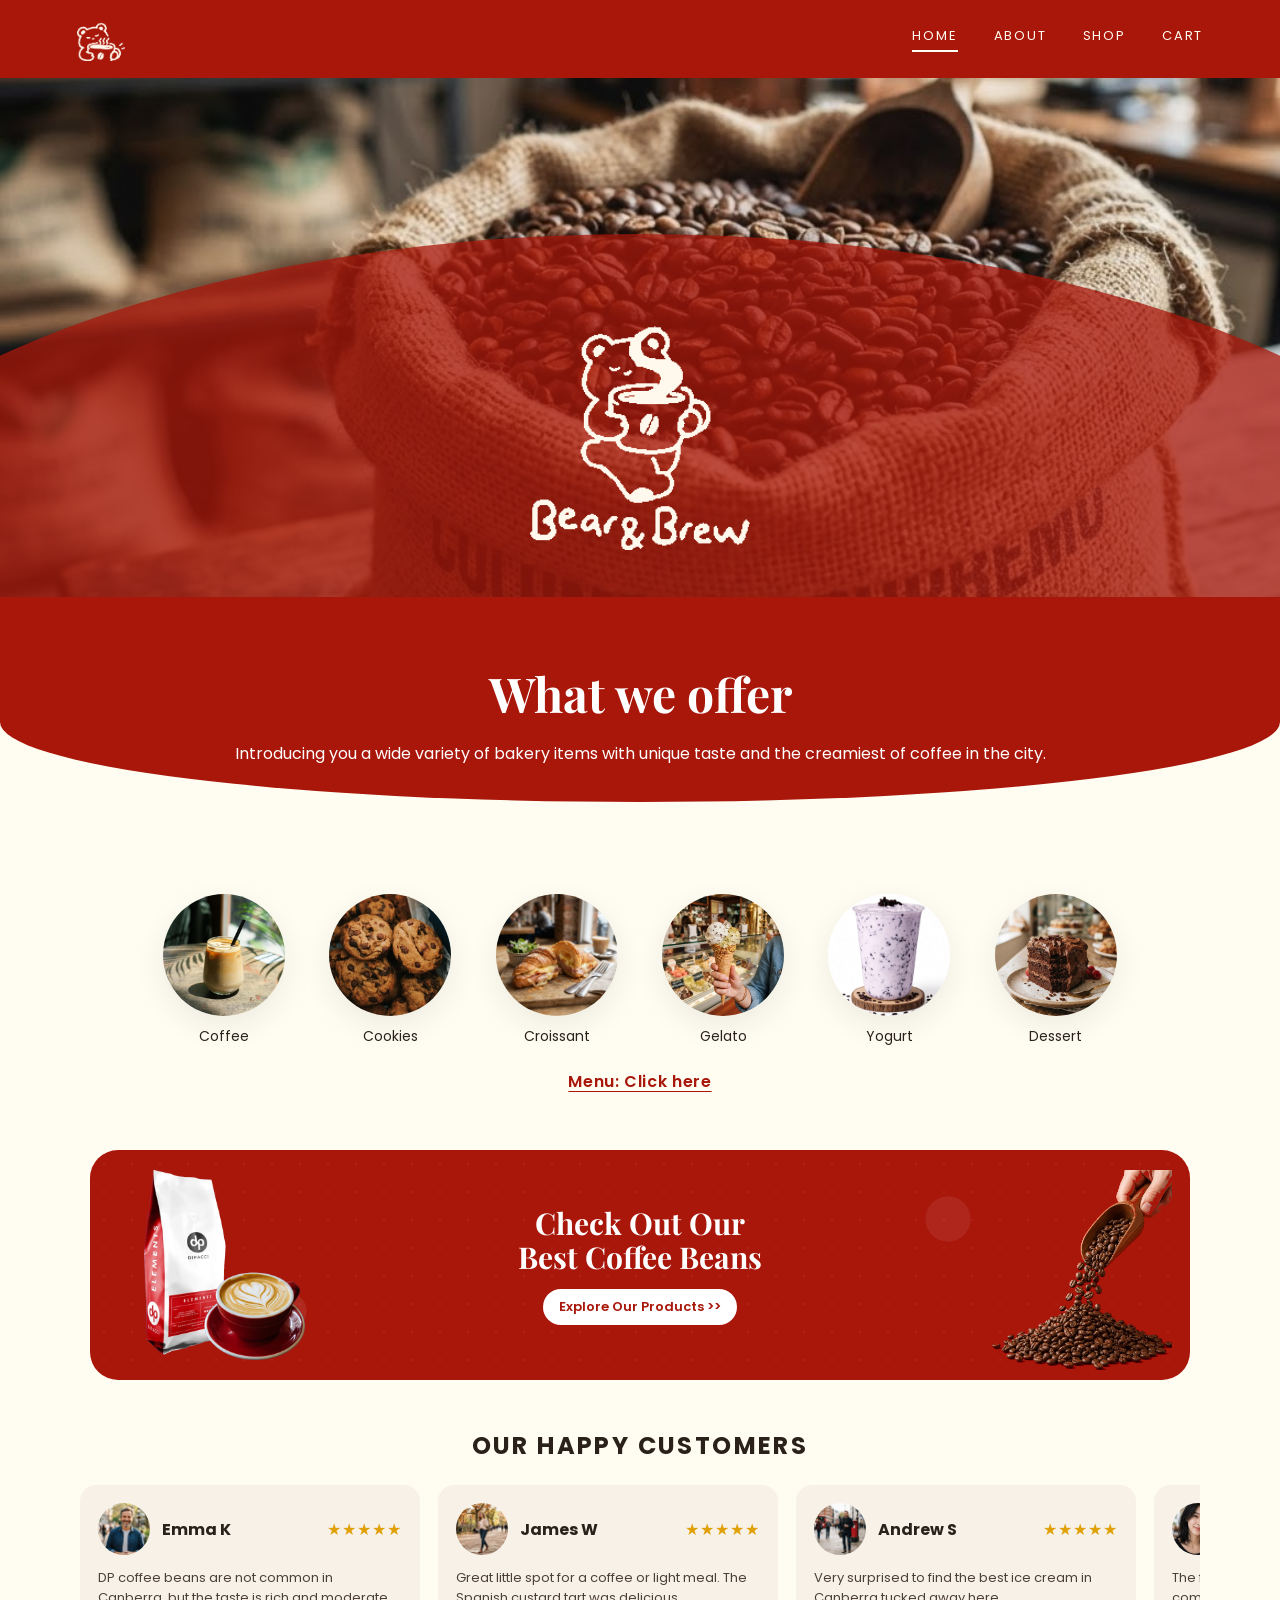
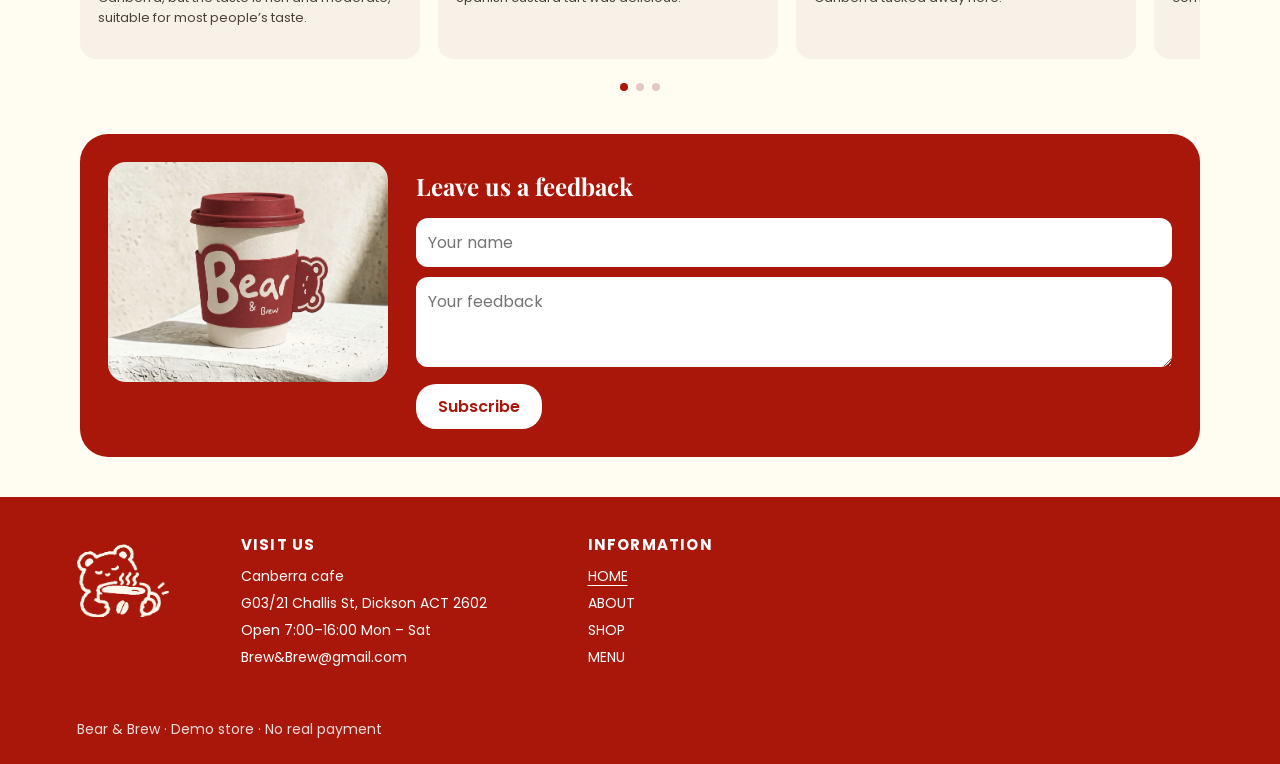
==== commit b1cd8801: "Add subtle decor icons on Home and About" ====
--- a/index.html
+++ b/index.html
@@ -8,6 +8,13 @@
   <link rel="stylesheet" href="css/style.css">
 </head>
 <body id="top">
+  <div class="decor-layer">
+    <img class="decor d1" src="images/decor/croissant.png" alt="">
+    <img class="decor d2" src="images/decor/cup.png" alt="">
+    <img class="decor d3" src="images/decor/bean.png" alt="">
+    <img class="decor d4" src="images/decor/croissant.png" alt="">
+    <img class="decor d5" src="images/decor/cup.png" alt="">
+  </div>
   <header class="site-header">
     <a href="index.html"><img class="logo" src="images/brand/logo-line.png" alt="Bear and Brew"></a>
     <nav class="nav">
@@ -112,6 +119,7 @@
   <div class="drawer" hidden>
     <div class="scrim" data-close-cart></div>
     <aside class="panel">
+      <button class="drawer-close" type="button" data-close-cart aria-label="Close">×</button>
       <h2>Cart</h2>
       <div class="cart-list"></div>
       <div class="totals">Subtotal <strong class="subtotal">$0.00</strong><br>Shipping <strong class="shipping">Free</strong><br>Total <strong class="total">$0.00</strong></div>
--- a/css/style.css
+++ b/css/style.css
@@ -201,14 +201,15 @@
 .bbb h3 { margin: 4px 0; color: var(--red); }
 .bbb p { color: var(--muted); font-size: 14px; }
 .week {
-  display: grid; grid-template-columns: 1.4fr 0.8fr; gap: 24px;
-  background: var(--red); color: white; border-radius: 28px; padding: 28px; margin: 20px auto 10px;
-}
-.week h2 { font-family: "Playfair Display", serif; margin: 6px 0 10px; }
+  display: grid; grid-template-columns: 1.4fr 0.8fr; gap: 16px;
+  background: var(--red); color: white; border-radius: 20px;
+  padding: 20px 24px; margin: 20px auto 10px; max-width: 880px; align-items: center;
+}
+.week h2 { font-family: "Playfair Display", serif; margin: 6px 0 8px; font-size: 24px; }
 .kicker { letter-spacing: 0.16em; font-size: 12px; }
-.week img { width: 180px; margin: 0 auto; }
-.price { font-size: 28px; margin: 6px 0 0; }
-.was { opacity: 0.8; text-decoration: line-through; }
+.week img { width: 130px; margin: 0 auto; display: block; }
+.price { font-size: 22px; margin: 4px 0 0; }
+.was { opacity: 0.8; text-decoration: line-through; font-size: 14px; }
 
 .shop-hero {
   display: grid; grid-template-columns: 1fr 1fr; min-height: 320px;
@@ -287,51 +288,94 @@
   background: white; color: var(--ink); font-size: 24px; cursor: pointer;
 }
 
-.about-split {
-  display: grid;
-  grid-template-columns: 2fr 1fr;
-  min-height: 560px;
-  background: #F7F1E8;
+.about-stage {
+  background: transparent;
+  margin: 24px 6vw;
+  padding: 12px 0 32px;
+  text-align: center;
+  position: relative;
+}
+.stage-title {
+  margin: 0 0 18px;
+  font-family: "Playfair Display", serif;
+  font-size: 32px;
+  color: #A9170B;
+}
+.stage-wrap {
+  position: relative;
+  display: flex;
+  align-items: center;
+  justify-content: center;
+  min-height: 380px;
+}
+.stage-track {
+  display: flex;
+  align-items: center;
+  justify-content: center;
+  gap: 16px;
+  will-change: transform;
+}
+.stage-card { cursor: pointer; }
+.stage-card {
+  width: 200px;
+  height: 260px;
+  border-radius: 16px;
   overflow: hidden;
-}
-.about-carousel { position: relative; overflow: hidden; }
-.about-track { display: flex; height: 100%; transition: transform 0.55s ease; }
-.about-track img { width: 100%; height: 560px; object-fit: cover; flex: 0 0 100%; }
-.about-nav {
+  opacity: 0.8;
+  transform: scale(0.9);
+  transition: transform 0.28s ease, opacity 0.28s ease;
+  box-shadow: 0 8px 24px rgba(0,0,0,0.12);
+}
+.stage-card.center {
+  width: 600px;
+  height: 360px;
+  opacity: 1;
+  transform: scale(1);
+}
+.stage-card img { width: 100%; height: 100%; object-fit: cover; display: block; }
+.about-stage .about-nav {
   position: absolute; top: 50%; transform: translateY(-50%);
-  z-index: 2; width: 40px; height: 40px; border-radius: 50%;
-  border: 0; background: rgba(255,253,242,0.9); color: #A9170B;
-  font-size: 22px; cursor: pointer; line-height: 1;
-}
-.about-nav.prev { left: 12px; }
-.about-nav.next { right: 12px; }
-.about-dots {
-  position: absolute; bottom: 14px; left: 0; right: 0;
-  display: flex; justify-content: center; gap: 8px; z-index: 2;
-}
-.about-dots button {
+  z-index: 2; width: 42px; height: 42px; border-radius: 50%;
+  border: 0; background: #A9170B; color: #FFFDF2;
+  font-size: 22px; cursor: pointer;
+}
+.about-stage .about-nav.prev { left: 8px; }
+.about-stage .about-nav.next { right: 8px; }
+.about-stage .about-dots { margin-top: 16px; display: flex; justify-content: center; gap: 8px; }
+.about-stage .about-dots button {
   width: 8px; height: 8px; border-radius: 50%; border: 0;
-  background: rgba(255,253,242,0.6); cursor: pointer; padding: 0;
-}
-.about-dots button.on { background: #FFFDF2; }
-.about-info {
-  padding: 48px 36px;
-  display: flex; flex-direction: column; justify-content: center;
-  background: #A9170B; color: #FFFDF2;
-}
-.about-info h2 {
-  margin: 0 0 12px; font-family: "Playfair Display", serif;
-  font-size: 28px; color: #FFFDF2; letter-spacing: 0.02em;
-}
-.about-info p { margin: 0 0 20px; line-height: 1.6; color: #FFFDF2; font-size: 15px; }
-.about-info .btn-cream {
-  display: inline-block; width: fit-content;
-  background: #FFFDF2; color: #A9170B; text-decoration: none;
-  padding: 11px 20px; border-radius: 999px; font-weight: 600; font-size: 14px;
-}
-.about-title { color: #A9170B !important; }
+  background: #E7C9C4; cursor: pointer; padding: 0;
+}
+.about-stage .about-dots button.on { background: #A9170B; }
+.stage-btn {
+  margin-top: 16px;
+  background: #A9170B;
+  color: #FFFDF2;
+  border-radius: 999px;
+  padding: 11px 20px;
+  text-decoration: none;
+  font-weight: 600;
+  display: inline-block;
+}
 @media (max-width: 800px) {
-  .about-split { grid-template-columns: 1fr; min-height: 0; }
-  .about-track img { height: 320px; }
-  .about-info { padding: 28px 22px; }
-}
+  .about-stage { margin: 16px 4vw; }
+  .stage-card { width: 100px; height: 140px; }
+  .stage-card.center { width: 240px; height: 200px; }
+  .stage-title { font-size: 24px; }
+}
+
+.drawer .panel { position: relative; }
+.drawer-close {
+  position: absolute; top: 14px; right: 16px;
+  width: 32px; height: 32px; border: 0; border-radius: 50%;
+  background: #F3E7E4; color: #A9170B; font-size: 20px; cursor: pointer;
+}
+
+.decor-layer { position: fixed; inset: 0; pointer-events: none; z-index: 0; overflow: hidden; }
+.decor { position: absolute; width: 72px; opacity: 0.12; }
+.decor.d1 { top: 18%; left: 6%; transform: rotate(-12deg); }
+.decor.d2 { top: 42%; right: 8%; width: 64px; transform: rotate(8deg); }
+.decor.d3 { top: 68%; left: 12%; width: 56px; transform: rotate(15deg); }
+.decor.d4 { bottom: 16%; right: 14%; width: 80px; transform: rotate(-8deg); }
+.decor.d5 { top: 28%; left: 38%; width: 48px; transform: rotate(6deg); }
+body > header, body > section, body > footer { position: relative; z-index: 1; }
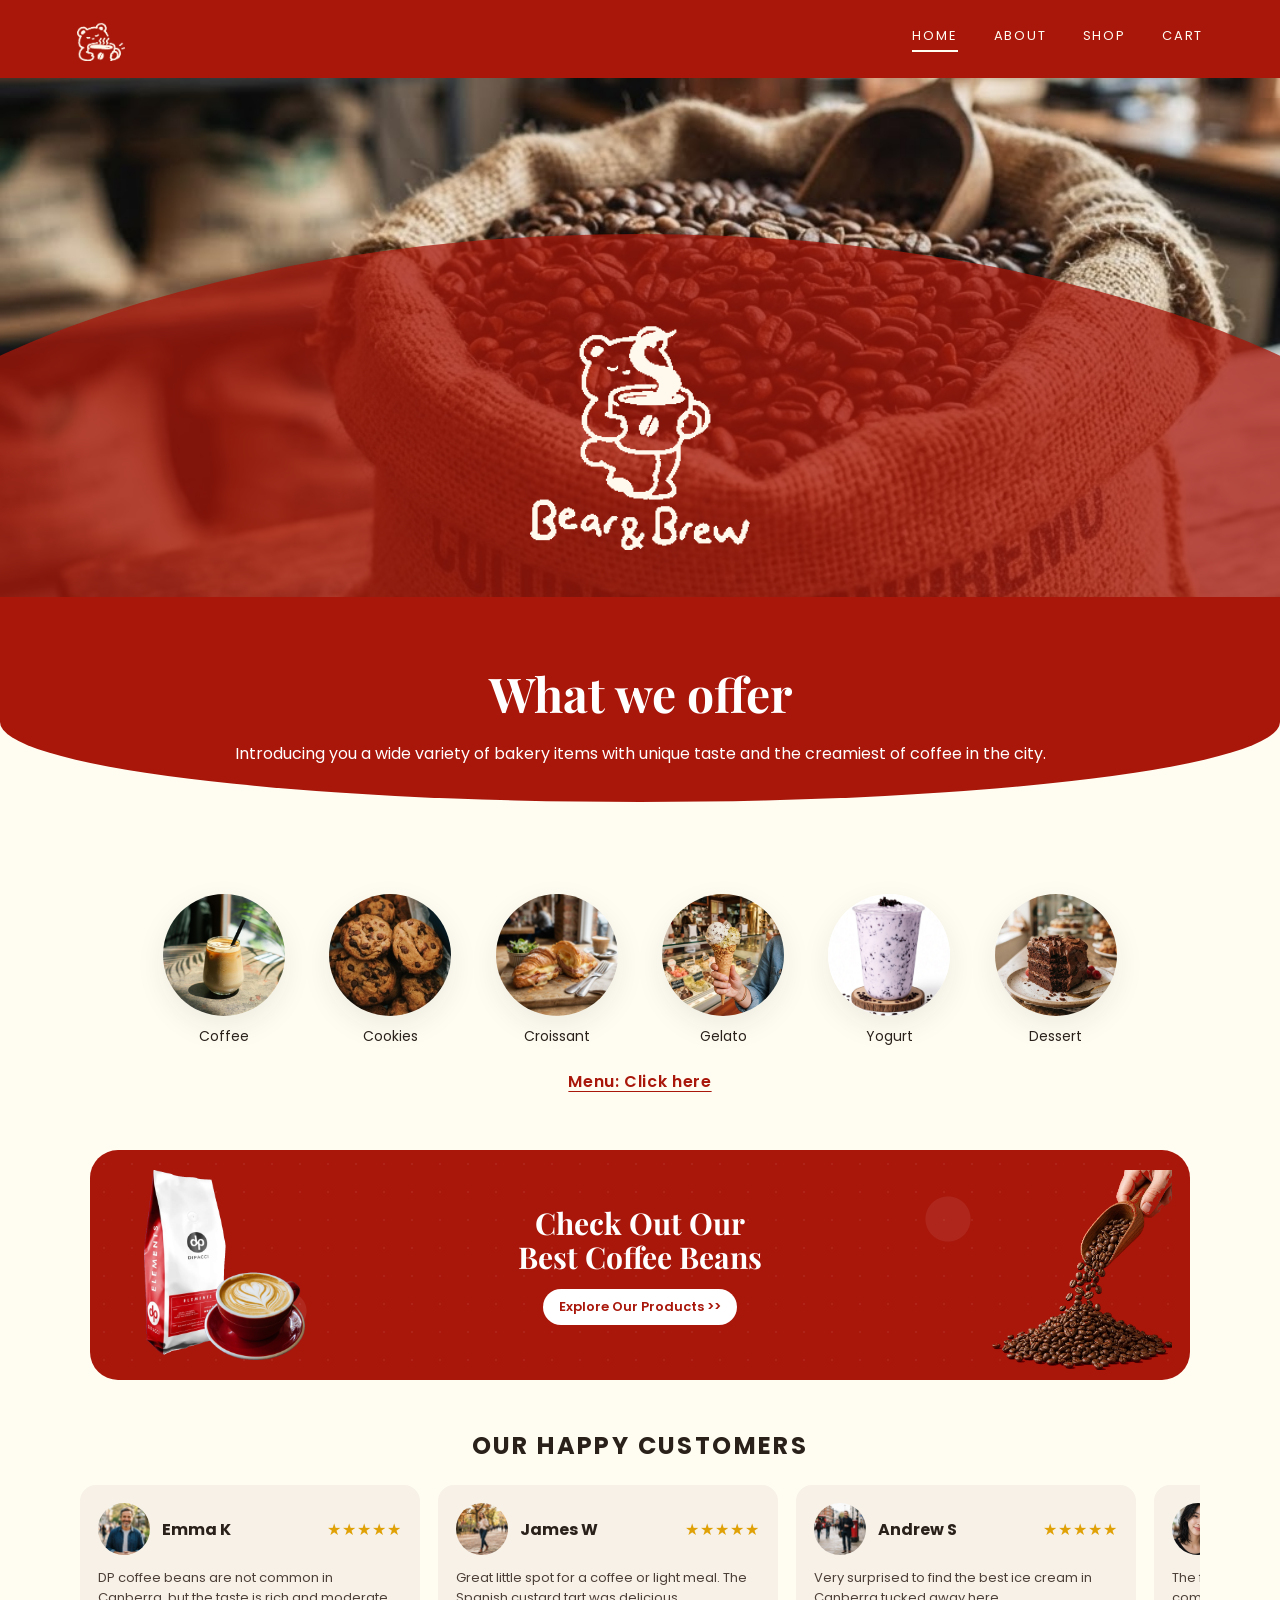
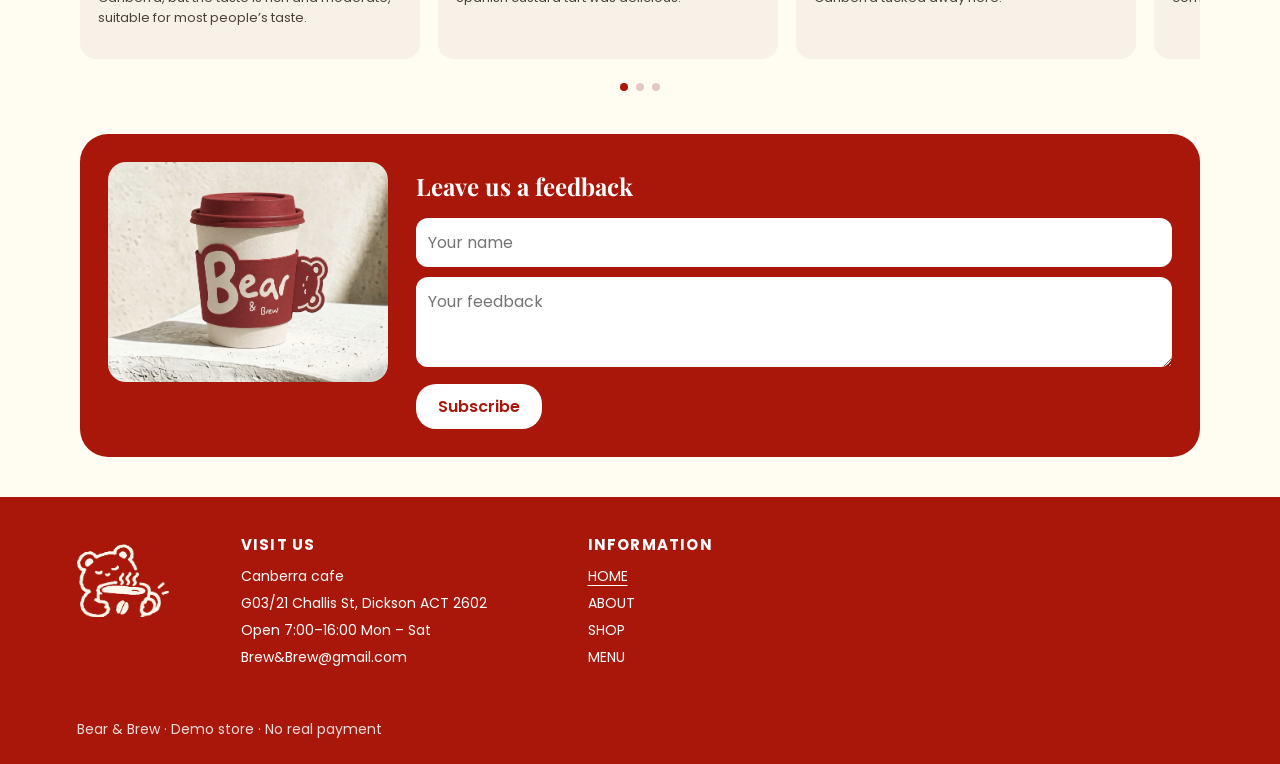
==== commit 7d6d7126: "Mobile: short Explore button; Shop All label" ====
--- a/index.html
+++ b/index.html
@@ -53,7 +53,7 @@
     <img class="banner-left" src="images/hero/banner-left.png" alt="Coffee bag and espresso">
     <div class="banner-copy">
       <h2>Check Out Our<br>Best Coffee Beans</h2>
-      <a href="shop.html">Explore Our Products >></a>
+      <a href="shop.html"><span class="full">Explore Our Products >></span><span class="short">Explore</span></a>
     </div>
     <img class="banner-right" src="images/hero/banner-right.png" alt="Pouring coffee beans">
   </section>
--- a/css/style.css
+++ b/css/style.css
@@ -201,15 +201,23 @@
 .bbb h3 { margin: 4px 0; color: var(--red); }
 .bbb p { color: var(--muted); font-size: 14px; }
 .week {
-  display: grid; grid-template-columns: 1.4fr 0.8fr; gap: 16px;
-  background: var(--red); color: white; border-radius: 20px;
-  padding: 20px 24px; margin: 20px auto 10px; max-width: 880px; align-items: center;
-}
-.week h2 { font-family: "Playfair Display", serif; margin: 6px 0 8px; font-size: 24px; }
-.kicker { letter-spacing: 0.16em; font-size: 12px; }
-.week img { width: 130px; margin: 0 auto; display: block; }
-.price { font-size: 22px; margin: 4px 0 0; }
-.was { opacity: 0.8; text-decoration: line-through; font-size: 14px; }
+  display: grid; grid-template-columns: 2fr 1fr 1fr; gap: 20px;
+  align-items: center; margin: 28px auto; max-width: 960px;
+}
+.week-box {
+  background: var(--red); color: white; border-radius: 18px; padding: 22px 26px;
+}
+.week-box h2 { font-family: "Playfair Display", serif; margin: 6px 0 8px; font-size: 24px; }
+.week-pic { text-align: center; }
+.week-pic img { width: 160px; margin: 0 auto; display: block; }
+.week-meta { text-align: left; color: var(--ink); }
+.week-meta h3 { margin: 4px 0; color: var(--red); }
+.week-meta .price { font-size: 22px; margin: 4px 0 0; }
+.week-meta .was { opacity: 0.7; text-decoration: line-through; font-size: 14px; }
+@media (max-width: 800px) {
+  .week { grid-template-columns: 1fr; text-align: center; }
+  .week-meta { text-align: center; }
+}
 
 .shop-hero {
   display: grid; grid-template-columns: 1fr 1fr; min-height: 320px;
@@ -268,11 +276,21 @@
 @media (max-width: 900px) {
   .nav { gap: 14px; font-size: 12px; letter-spacing: 0.06em; }
   .hero { height: 420px; }
-  .hero-arch { width: 94%; height: 72%; }
+  .hero-arch { width: 120%; height: 62%; bottom: -6%; top: auto; border-radius: 50% 50% 0 0 / 100% 100% 0 0; }
   .offer-grid { grid-template-columns: repeat(3, 1fr); }
   .reviews, .bbb, .feedback, .footer-grid, .week, .shop-hero, .shop-layout { grid-template-columns: 1fr; }
   .products { grid-template-columns: repeat(2, 1fr); }
   .shop-hero img { height: 200px; }
+  .beans-banner {
+    grid-template-columns: 0.9fr 1.2fr 0.9fr;
+    min-height: 0;
+    padding: 12px 8px;
+    gap: 4px;
+  }
+  .beans-banner .banner-copy { grid-column: auto; order: 0; }
+  .beans-banner .banner-copy h2 { font-size: 14px; margin-bottom: 8px; line-height: 1.1; }
+  .beans-banner .banner-copy a { border-radius: 20px; padding: 6px 10px; font-size: 11px; }
+  .banner-left, .banner-right { height: 90px; object-position: center; align-self: center; }
 }
 
 .lightbox {
@@ -359,8 +377,9 @@
 }
 @media (max-width: 800px) {
   .about-stage { margin: 16px 4vw; }
+  .stage-wrap { min-height: 280px; }
   .stage-card { width: 100px; height: 140px; }
-  .stage-card.center { width: 240px; height: 200px; }
+  .stage-card.center { width: 240px; height: 280px; }
   .stage-title { font-size: 24px; }
 }
 
@@ -379,3 +398,13 @@
 .decor.d4 { bottom: 16%; right: 14%; width: 80px; transform: rotate(-8deg); }
 .decor.d5 { top: 28%; left: 38%; width: 48px; transform: rotate(6deg); }
 body > header, body > section, body > footer { position: relative; z-index: 1; }
+
+@media (max-width: 800px) {
+  .cats { flex-direction: row; flex-wrap: wrap; gap: 8px; }
+  .cats button { flex: 1; min-width: 90px; text-align: center; }
+}
+.banner-copy a .short { display: none; }
+@media (max-width: 900px) {
+  .banner-copy a .full { display: none; }
+  .banner-copy a .short { display: inline; }
+}
